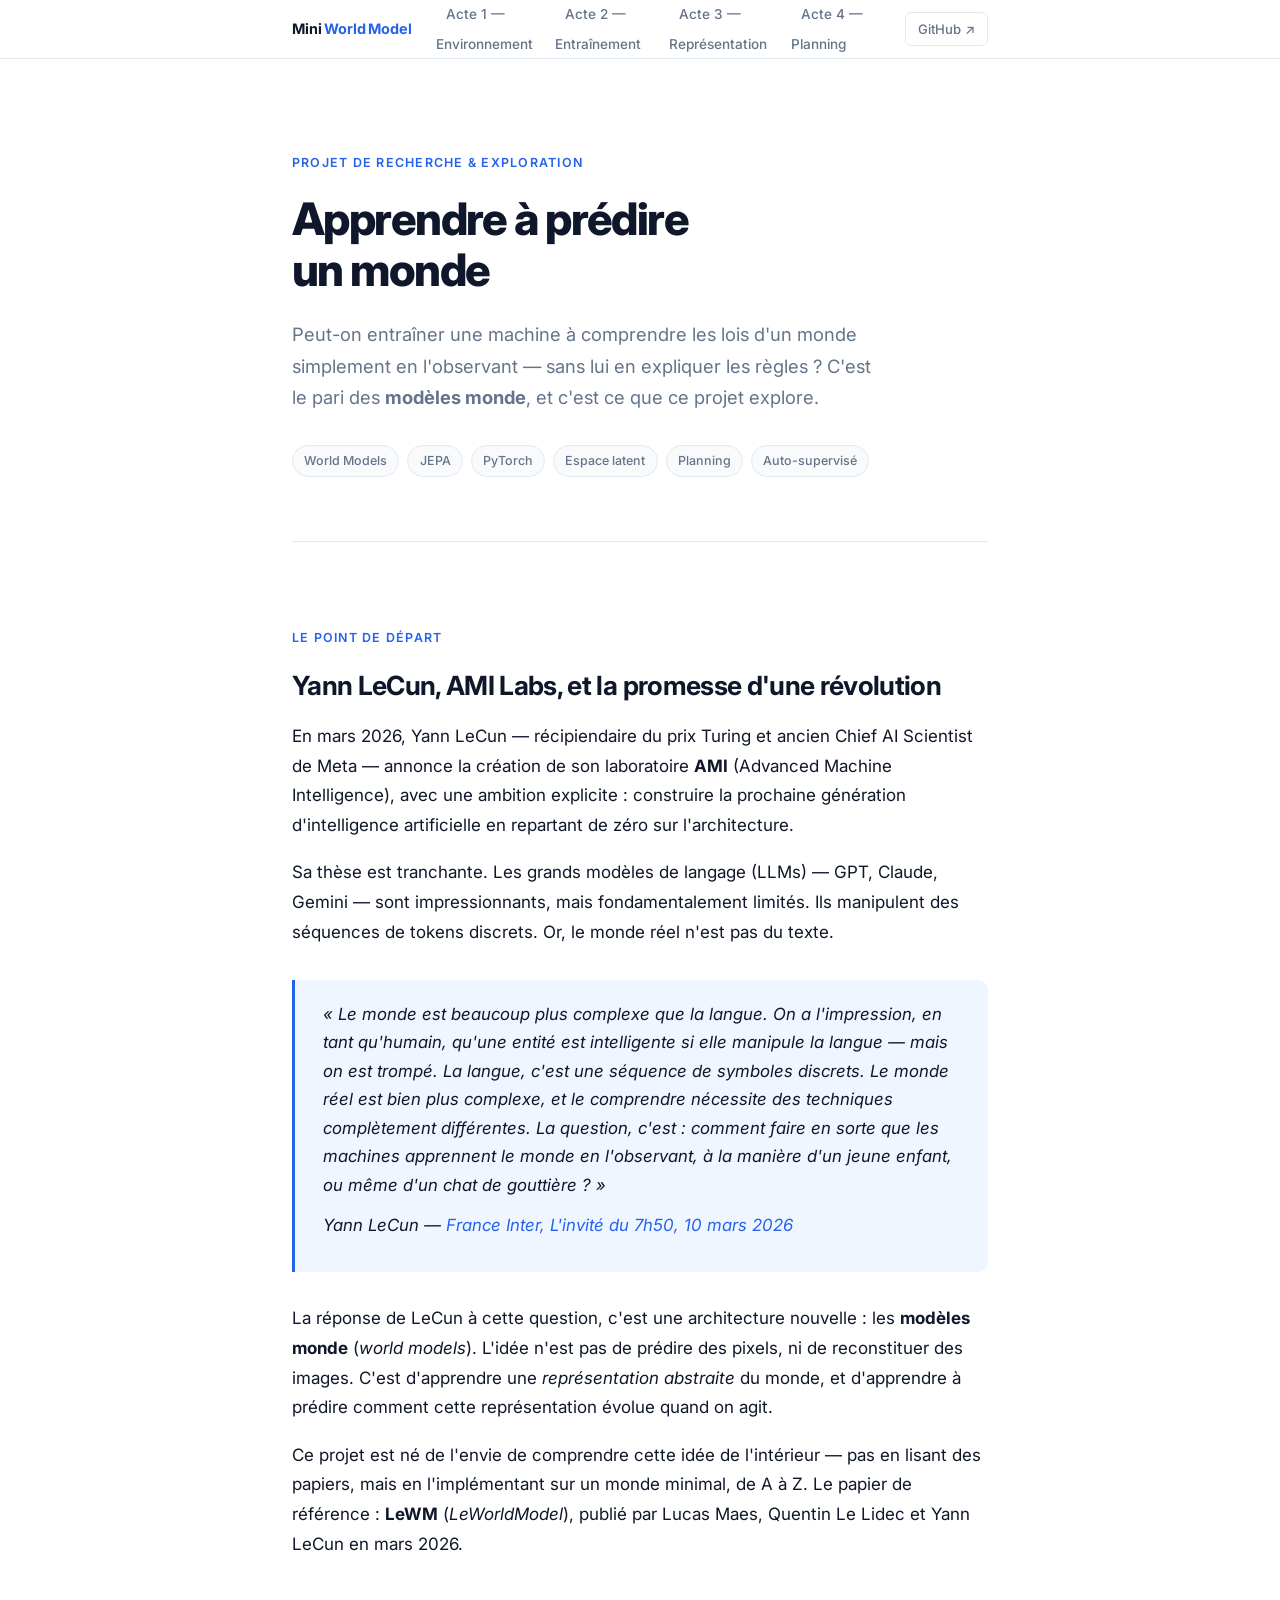
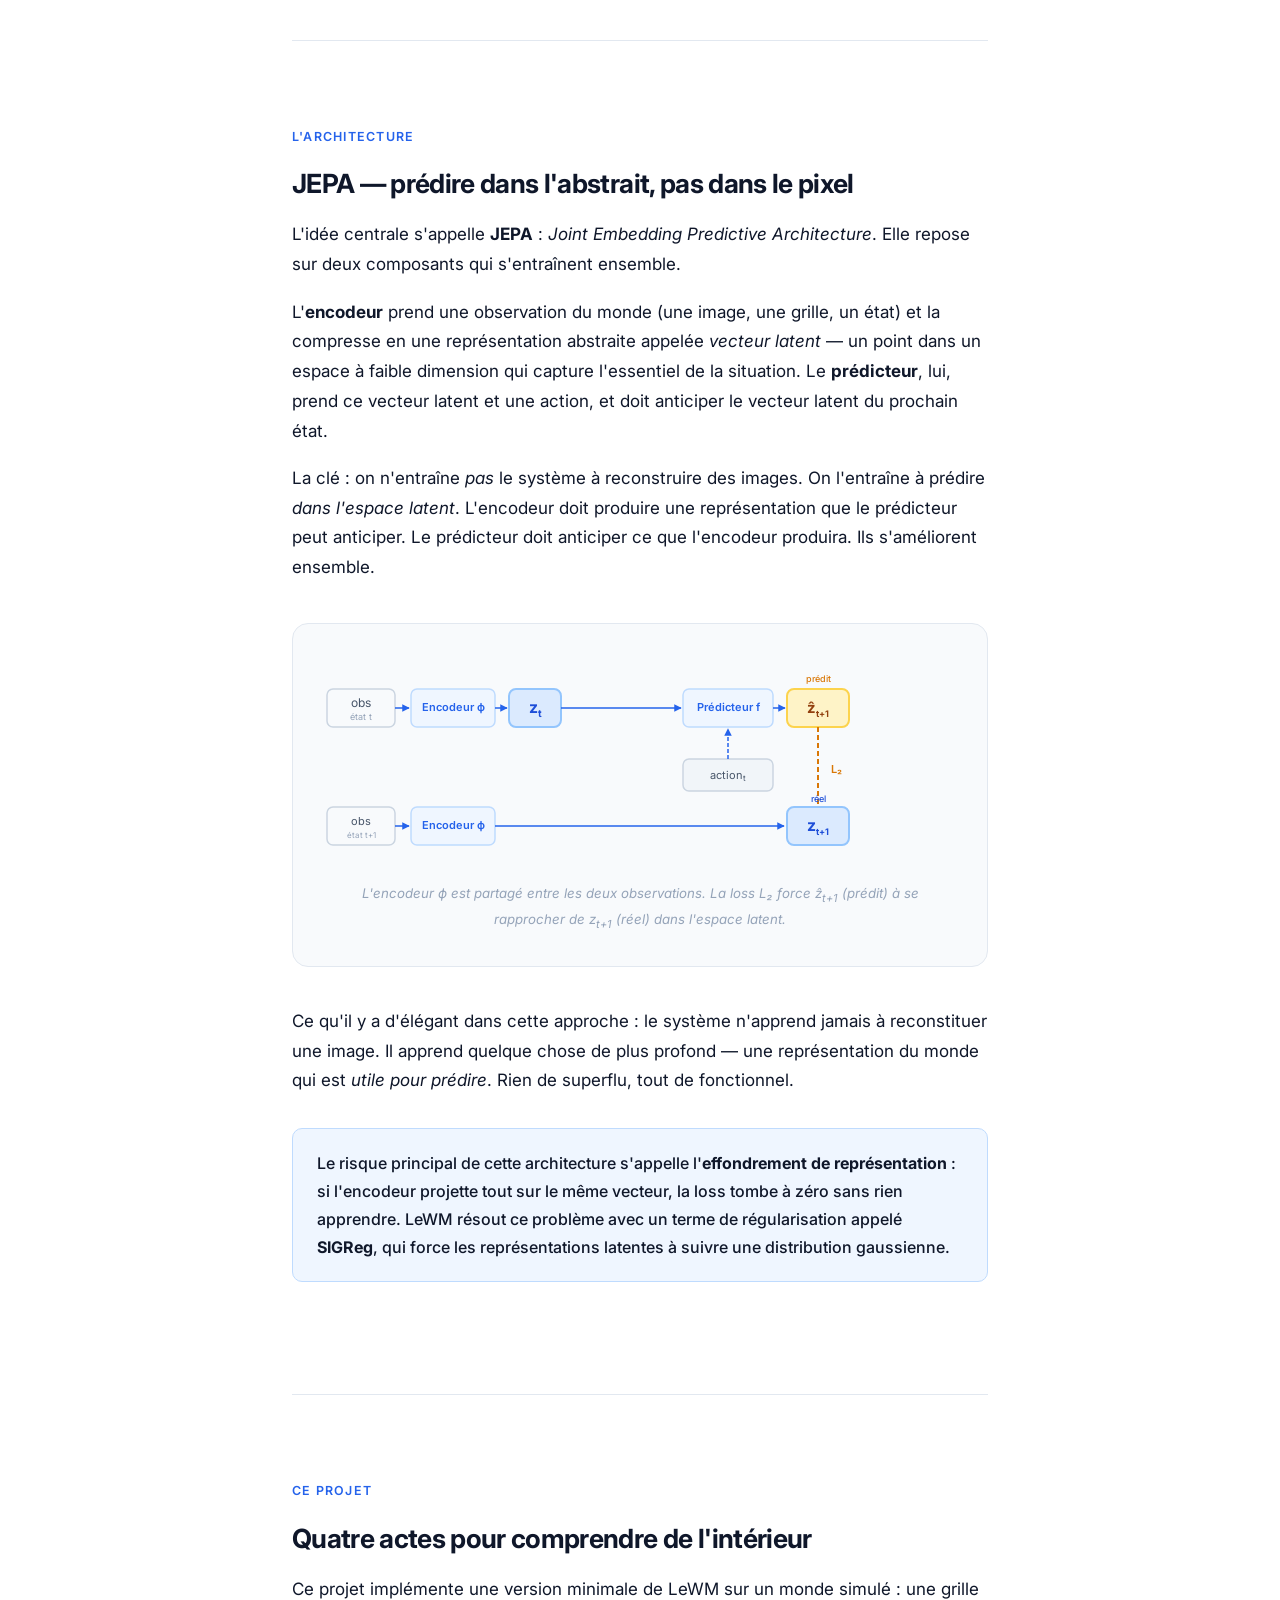
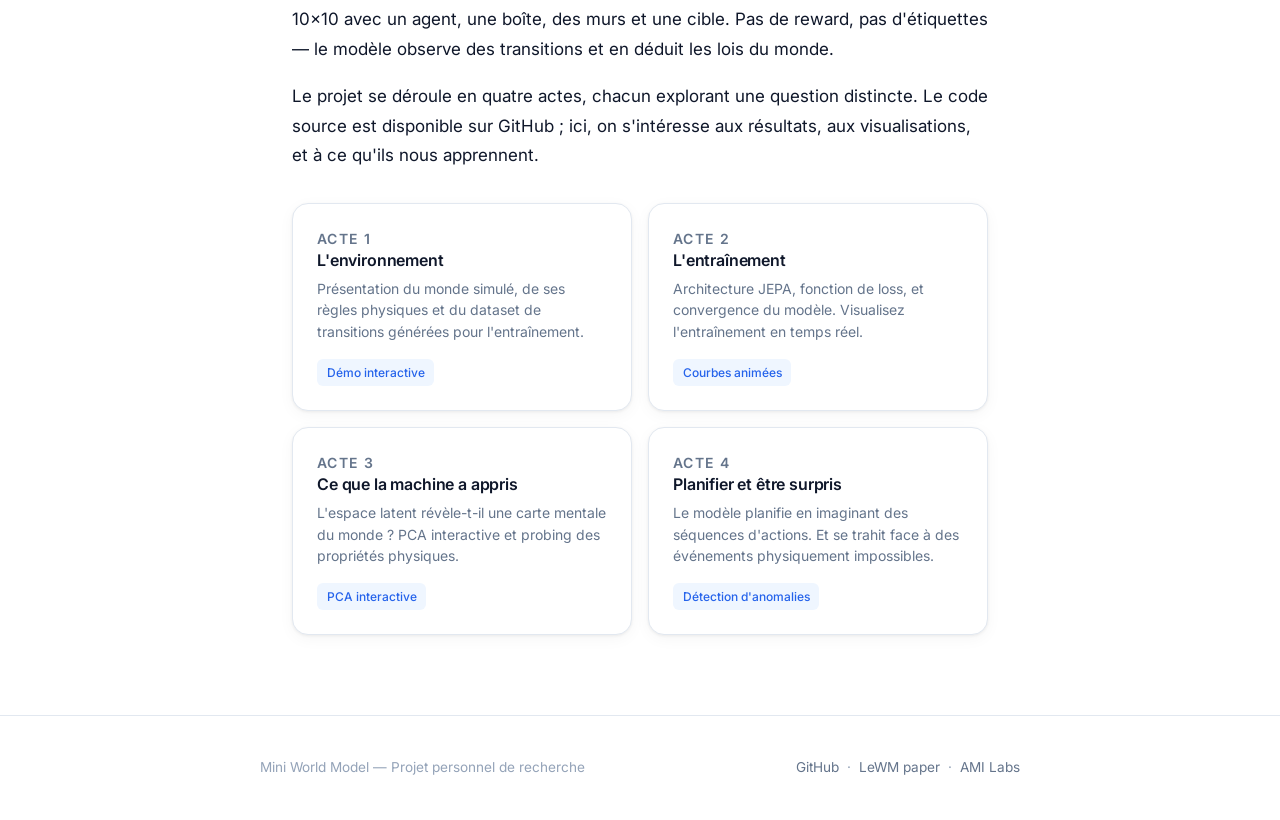
==== site/index.html @ 978a9696 "site: page d'accueil — contexte, diagramme JEPA, navigation - Design lumineux Inter, palette bleu/bl" ====
<!DOCTYPE html>
<html lang="fr">
<head>
  <meta charset="UTF-8" />
  <meta name="viewport" content="width=device-width, initial-scale=1.0" />
  <title>Mini World Model — Apprendre à prédire un monde</title>
  <meta name="description" content="Une exploration des world models et de l'architecture JEPA sur un environnement simulé — de l'entraînement à la planification en passant par l'analyse de l'espace latent." />
  <link rel="preconnect" href="https://fonts.googleapis.com" />
  <link rel="preconnect" href="https://fonts.gstatic.com" crossorigin />
  <link href="https://fonts.googleapis.com/css2?family=Inter:wght@400;500;600;700;800&display=swap" rel="stylesheet" />
  <link rel="stylesheet" href="style.css" />
</head>
<body>

  <!-- ========================
       NAVIGATION
       ======================== -->
  <nav>
    <div class="nav-inner">
      <a href="index.html" class="nav-logo">Mini <span>World Model</span></a>
      <ul class="nav-links">
        <li><a href="acte1.html">Acte 1 — Environnement</a></li>
        <li><a href="acte2.html">Acte 2 — Entraînement</a></li>
        <li><a href="acte3.html">Acte 3 — Représentation</a></li>
        <li><a href="acte4.html">Acte 4 — Planning</a></li>
      </ul>
      <a href="https://github.com/Stabadev/mini-world-model" class="nav-github" target="_blank" rel="noopener">
        GitHub ↗
      </a>
    </div>
  </nav>

  <main>

    <!-- ========================
         HERO
         ======================== -->
    <section class="hero">
      <p class="eyebrow">Projet de recherche &amp; exploration</p>
      <h1>Apprendre à prédire<br>un monde</h1>
      <p class="hero-lead">
        Peut-on entraîner une machine à comprendre les lois d'un monde simplement
        en l'observant — sans lui en expliquer les règles ?
        C'est le pari des <strong>modèles monde</strong>, et c'est ce que ce projet explore.
      </p>
      <div class="hero-tags">
        <span class="tag">World Models</span>
        <span class="tag">JEPA</span>
        <span class="tag">PyTorch</span>
        <span class="tag">Espace latent</span>
        <span class="tag">Planning</span>
        <span class="tag">Auto-supervisé</span>
      </div>
    </section>

    <!-- ========================
         CONTEXTE
         ======================== -->
    <section class="reveal">
      <p class="eyebrow">Le point de départ</p>
      <h2>Yann LeCun, AMI Labs, et la promesse d'une révolution</h2>

      <p>
        En mars 2026, Yann LeCun — récipiendaire du prix Turing et ancien Chief AI Scientist
        de Meta — annonce la création de son laboratoire <strong>AMI</strong>
        (Advanced Machine Intelligence), avec une ambition explicite : construire la
        prochaine génération d'intelligence artificielle en repartant de zéro sur l'architecture.
      </p>

      <p>
        Sa thèse est tranchante. Les grands modèles de langage (LLMs) — GPT, Claude,
        Gemini — sont impressionnants, mais fondamentalement limités.
        Ils manipulent des séquences de tokens discrets.
        Or, le monde réel n'est pas du texte.
      </p>

      <div class="quote-block">
        <p>
          « Le monde est beaucoup plus complexe que la langue. On a l'impression,
          en tant qu'humain, qu'une entité est intelligente si elle manipule la langue —
          mais on est trompé. La langue, c'est une séquence de symboles discrets.
          Le monde réel est bien plus complexe, et le comprendre nécessite des techniques
          complètement différentes. La question, c'est : comment faire en sorte que les machines
          apprennent le monde en l'observant, à la manière d'un jeune enfant, ou même
          d'un chat de gouttière ? »
        </p>
        <p class="quote-source">
          Yann LeCun — <a href="https://www.radiofrance.fr/franceinter/podcasts/l-invite-de-7h50/l-invite-de-7h50-du-mardi-10-mars-2026-6860645" target="_blank" rel="noopener">France Inter, L'invité du 7h50, 10 mars 2026</a>
        </p>
      </div>

      <p>
        La réponse de LeCun à cette question, c'est une architecture nouvelle : les
        <strong>modèles monde</strong> (<em>world models</em>). L'idée n'est pas de
        prédire des pixels, ni de reconstituer des images. C'est d'apprendre une
        <em>représentation abstraite</em> du monde, et d'apprendre à prédire
        comment cette représentation évolue quand on agit.
      </p>

      <p>
        Ce projet est né de l'envie de comprendre cette idée de l'intérieur — pas en lisant
        des papiers, mais en l'implémentant sur un monde minimal, de A à Z.
        Le papier de référence : <strong>LeWM</strong> (<em>LeWorldModel</em>),
        publié par Lucas Maes, Quentin Le Lidec et Yann LeCun en mars 2026.
      </p>
    </section>

    <!-- ========================
         L'IDÉE : JEPA
         ======================== -->
    <section class="reveal">
      <p class="eyebrow">L'architecture</p>
      <h2>JEPA — prédire dans l'abstrait, pas dans le pixel</h2>

      <p>
        L'idée centrale s'appelle <strong>JEPA</strong> : <em>Joint Embedding Predictive Architecture</em>.
        Elle repose sur deux composants qui s'entraînent ensemble.
      </p>

      <p>
        L'<strong>encodeur</strong> prend une observation du monde (une image, une grille, un état)
        et la compresse en une représentation abstraite appelée <em>vecteur latent</em> — un
        point dans un espace à faible dimension qui capture l'essentiel de la situation.
        Le <strong>prédicteur</strong>, lui, prend ce vecteur latent et une action, et doit
        anticiper le vecteur latent du prochain état.
      </p>

      <p>
        La clé : on n'entraîne <em>pas</em> le système à reconstruire des images.
        On l'entraîne à prédire <em>dans l'espace latent</em>.
        L'encodeur doit produire une représentation que le prédicteur peut anticiper.
        Le prédicteur doit anticiper ce que l'encodeur produira.
        Ils s'améliorent ensemble.
      </p>

      <!-- Diagram -->
      <div class="diagram-card">
        <svg width="560" height="210" viewBox="0 0 560 210" xmlns="http://www.w3.org/2000/svg"
             style="max-width:100%;font-family:Inter,sans-serif;">
          <defs>
            <marker id="arr" viewBox="0 0 10 10" refX="9" refY="5"
                    markerWidth="5" markerHeight="5" orient="auto">
              <path d="M0,0 L10,5 L0,10 Z" fill="#2563EB"/>
            </marker>
            <marker id="arr-amber" viewBox="0 0 10 10" refX="9" refY="5"
                    markerWidth="5" markerHeight="5" orient="auto">
              <path d="M0,0 L10,5 L0,10 Z" fill="#D97706"/>
            </marker>
            <marker id="arr-amber-up" viewBox="0 0 10 10" refX="9" refY="5"
                    markerWidth="5" markerHeight="5" orient="auto-start-reverse">
              <path d="M0,0 L10,5 L0,10 Z" fill="#2563EB"/>
            </marker>
          </defs>

          <!-- ── TOP ROW (y_center = 52) ── -->

          <!-- obs_t -->
          <rect x="2" y="33" width="68" height="38" rx="6" fill="#F8FAFC" stroke="#CBD5E1" stroke-width="1.5"/>
          <text x="36" y="51" text-anchor="middle" font-size="12" fill="#475569">obs</text>
          <text x="36" y="64" text-anchor="middle" font-size="9" fill="#94A3B8">état t</text>

          <!-- obs_t → Encoder -->
          <line x1="70" y1="52" x2="84" y2="52" stroke="#2563EB" stroke-width="1.5" marker-end="url(#arr)"/>

          <!-- Encoder top -->
          <rect x="86" y="33" width="84" height="38" rx="6" fill="#EFF6FF" stroke="#BFDBFE" stroke-width="1.5"/>
          <text x="128" y="55" text-anchor="middle" font-size="11" font-weight="600" fill="#2563EB">Encodeur ϕ</text>

          <!-- Encoder → z_t -->
          <line x1="170" y1="52" x2="182" y2="52" stroke="#2563EB" stroke-width="1.5" marker-end="url(#arr)"/>

          <!-- z_t (latent) -->
          <rect x="184" y="33" width="52" height="38" rx="7" fill="#DBEAFE" stroke="#93C5FD" stroke-width="2"/>
          <text x="210" y="57" text-anchor="middle" font-size="16" font-weight="700" fill="#1D4ED8">z<tspan font-size="10" dy="4">t</tspan></text>

          <!-- z_t → Predictor (long arrow) -->
          <line x1="236" y1="52" x2="356" y2="52" stroke="#2563EB" stroke-width="1.5" marker-end="url(#arr)"/>

          <!-- Predictor -->
          <rect x="358" y="33" width="90" height="38" rx="6" fill="#EFF6FF" stroke="#BFDBFE" stroke-width="1.5"/>
          <text x="403" y="55" text-anchor="middle" font-size="11" font-weight="600" fill="#2563EB">Prédicteur f</text>

          <!-- Predictor → z_hat -->
          <line x1="448" y1="52" x2="460" y2="52" stroke="#2563EB" stroke-width="1.5" marker-end="url(#arr)"/>

          <!-- z_hat (predicted) -->
          <rect x="462" y="33" width="62" height="38" rx="7" fill="#FEF3C7" stroke="#FCD34D" stroke-width="2"/>
          <text x="493" y="57" text-anchor="middle" font-size="15" font-weight="700" fill="#92400E">ẑ<tspan font-size="9" dy="4">t+1</tspan></text>

          <!-- ── ACTION (middle) ── -->
          <rect x="358" y="103" width="90" height="32" rx="6" fill="#F1F5F9" stroke="#CBD5E1" stroke-width="1.5"/>
          <text x="403" y="123" text-anchor="middle" font-size="11" fill="#475569">action<tspan font-size="8" dy="2">t</tspan></text>

          <!-- action ↑ → Predictor -->
          <line x1="403" y1="103" x2="403" y2="73" stroke="#2563EB" stroke-width="1.5" stroke-dasharray="4,2" marker-end="url(#arr)"/>

          <!-- ── MSE vertical ── -->
          <line x1="493" y1="71" x2="493" y2="153" stroke="#D97706" stroke-width="2" stroke-dasharray="5,3"/>
          <text x="506" y="117" font-size="11" font-weight="600" fill="#D97706">L₂</text>

          <!-- ── BOTTOM ROW (y_center = 170) ── -->

          <!-- obs_{t+1} -->
          <rect x="2" y="151" width="68" height="38" rx="6" fill="#F8FAFC" stroke="#CBD5E1" stroke-width="1.5"/>
          <text x="36" y="169" text-anchor="middle" font-size="11" fill="#475569">obs</text>
          <text x="36" y="182" text-anchor="middle" font-size="8" fill="#94A3B8">état t+1</text>

          <!-- obs_{t+1} → Encoder -->
          <line x1="70" y1="170" x2="84" y2="170" stroke="#2563EB" stroke-width="1.5" marker-end="url(#arr)"/>

          <!-- Encoder bottom (same weights ϕ) -->
          <rect x="86" y="151" width="84" height="38" rx="6" fill="#EFF6FF" stroke="#BFDBFE" stroke-width="1.5"/>
          <text x="128" y="173" text-anchor="middle" font-size="11" font-weight="600" fill="#2563EB">Encodeur ϕ</text>

          <!-- long arrow Encoder → z_{t+1} (aligned with z_hat) -->
          <line x1="170" y1="170" x2="459" y2="170" stroke="#2563EB" stroke-width="1.5" marker-end="url(#arr)"/>

          <!-- z_{t+1} (real) -->
          <rect x="462" y="151" width="62" height="38" rx="7" fill="#DBEAFE" stroke="#93C5FD" stroke-width="2"/>
          <text x="493" y="175" text-anchor="middle" font-size="16" font-weight="700" fill="#1D4ED8">z<tspan font-size="9" dy="4">t+1</tspan></text>

          <!-- Labels top-right -->
          <text x="493" y="26" text-anchor="middle" font-size="9" font-weight="500" fill="#D97706">prédit</text>
          <text x="493" y="146" text-anchor="middle" font-size="9" font-weight="500" fill="#1D4ED8">réel</text>
        </svg>
        <p class="diagram-caption">
          L'encodeur ϕ est partagé entre les deux observations.
          La loss L₂ force ẑ<sub>t+1</sub> (prédit) à se rapprocher de z<sub>t+1</sub> (réel) dans l'espace latent.
        </p>
      </div>

      <p>
        Ce qu'il y a d'élégant dans cette approche : le système n'apprend jamais à reconstituer
        une image. Il apprend quelque chose de plus profond — une représentation du monde
        qui est <em>utile pour prédire</em>. Rien de superflu, tout de fonctionnel.
      </p>

      <div class="insight-box">
        <p>
          Le risque principal de cette architecture s'appelle l'<strong>effondrement de représentation</strong> :
          si l'encodeur projette tout sur le même vecteur, la loss tombe à zéro sans rien apprendre.
          LeWM résout ce problème avec un terme de régularisation appelé <strong>SIGReg</strong>,
          qui force les représentations latentes à suivre une distribution gaussienne.
        </p>
      </div>
    </section>

    <!-- ========================
         CE PROJET
         ======================== -->
    <section class="reveal">
      <p class="eyebrow">Ce projet</p>
      <h2>Quatre actes pour comprendre de l'intérieur</h2>

      <p>
        Ce projet implémente une version minimale de LeWM sur un monde simulé :
        une grille 10×10 avec un agent, une boîte, des murs et une cible.
        Pas de reward, pas d'étiquettes — le modèle observe des transitions et en déduit
        les lois du monde.
      </p>

      <p>
        Le projet se déroule en quatre actes, chacun explorant une question distincte.
        Le code source est disponible sur GitHub ; ici, on s'intéresse aux résultats,
        aux visualisations, et à ce qu'ils nous apprennent.
      </p>

      <div class="acts-grid">

        <a href="acte1.html" class="act-card">
          <p class="act-number">Acte 1</p>
          <h3>L'environnement</h3>
          <p>
            Présentation du monde simulé, de ses règles physiques et du dataset
            de transitions générées pour l'entraînement.
          </p>
          <span class="act-badge">Démo interactive</span>
        </a>

        <a href="acte2.html" class="act-card">
          <p class="act-number">Acte 2</p>
          <h3>L'entraînement</h3>
          <p>
            Architecture JEPA, fonction de loss, et convergence du modèle.
            Visualisez l'entraînement en temps réel.
          </p>
          <span class="act-badge">Courbes animées</span>
        </a>

        <a href="acte3.html" class="act-card">
          <p class="act-number">Acte 3</p>
          <h3>Ce que la machine a appris</h3>
          <p>
            L'espace latent révèle-t-il une carte mentale du monde ?
            PCA interactive et probing des propriétés physiques.
          </p>
          <span class="act-badge">PCA interactive</span>
        </a>

        <a href="acte4.html" class="act-card">
          <p class="act-number">Acte 4</p>
          <h3>Planifier et être surpris</h3>
          <p>
            Le modèle planifie en imaginant des séquences d'actions.
            Et se trahit face à des événements physiquement impossibles.
          </p>
          <span class="act-badge">Détection d'anomalies</span>
        </a>

      </div>
    </section>

  </main>

  <!-- ========================
       FOOTER
       ======================== -->
  <footer>
    <div class="footer-inner">
      <span>Mini World Model — Projet personnel de recherche</span>
      <span>
        <a href="https://github.com/Stabadev/mini-world-model" target="_blank" rel="noopener">GitHub</a>
        &nbsp;·&nbsp;
        <a href="research/references/leWorldModel.pdf" target="_blank">LeWM paper</a>
        &nbsp;·&nbsp;
        <a href="https://ami-lab.org" target="_blank" rel="noopener">AMI Labs</a>
      </span>
    </div>
  </footer>

  <script>
    // Reveal on scroll
    const observer = new IntersectionObserver((entries) => {
      entries.forEach(e => {
        if (e.isIntersecting) {
          e.target.classList.add('visible');
          observer.unobserve(e.target);
        }
      });
    }, { threshold: 0.1 });

    document.querySelectorAll('.reveal').forEach(el => observer.observe(el));
  </script>

</body>
</html>
---- site/style.css ----
/* ===========================
   DESIGN SYSTEM
   =========================== */
:root {
  --bg:           #ffffff;
  --bg-soft:      #F8FAFC;
  --bg-blue:      #EFF6FF;
  --text:         #0F172A;
  --text-muted:   #64748B;
  --text-light:   #94A3B8;
  --accent:       #2563EB;
  --accent-mid:   #BFDBFE;
  --accent-light: #EFF6FF;
  --amber:        #D97706;
  --border:       #E2E8F0;
  --radius:       10px;
  --radius-lg:    16px;
  --max-w:        760px;
  --shadow:       0 1px 3px rgba(0,0,0,0.06), 0 4px 16px rgba(0,0,0,0.04);
}

/* ===========================
   RESET & BASE
   =========================== */
*, *::before, *::after { box-sizing: border-box; margin: 0; padding: 0; }

html { scroll-behavior: smooth; }

body {
  font-family: 'Inter', -apple-system, BlinkMacSystemFont, sans-serif;
  background: var(--bg);
  color: var(--text);
  line-height: 1.75;
  font-size: 17px;
  -webkit-font-smoothing: antialiased;
}

/* ===========================
   NAVIGATION
   =========================== */
nav {
  position: sticky;
  top: 0;
  z-index: 100;
  background: rgba(255, 255, 255, 0.88);
  backdrop-filter: blur(16px);
  -webkit-backdrop-filter: blur(16px);
  border-bottom: 1px solid var(--border);
}

.nav-inner {
  max-width: var(--max-w);
  margin: 0 auto;
  padding: 0 2rem;
  height: 58px;
  display: flex;
  align-items: center;
  justify-content: space-between;
  gap: 1.5rem;
}

.nav-logo {
  font-size: 0.9rem;
  font-weight: 700;
  color: var(--text);
  text-decoration: none;
  letter-spacing: -0.01em;
  white-space: nowrap;
}

.nav-logo span { color: var(--accent); }

.nav-links {
  display: flex;
  list-style: none;
  gap: 0.25rem;
}

.nav-links a {
  font-size: 0.85rem;
  font-weight: 500;
  color: var(--text-muted);
  text-decoration: none;
  padding: 0.3rem 0.65rem;
  border-radius: 6px;
  transition: color 0.15s, background 0.15s;
}

.nav-links a:hover {
  color: var(--accent);
  background: var(--accent-light);
}

.nav-links a.active {
  color: var(--accent);
  background: var(--accent-light);
}

.nav-github {
  font-size: 0.82rem;
  font-weight: 500;
  color: var(--text-muted);
  text-decoration: none;
  border: 1px solid var(--border);
  padding: 0.3rem 0.75rem;
  border-radius: 6px;
  white-space: nowrap;
  transition: border-color 0.15s, color 0.15s;
}

.nav-github:hover {
  border-color: var(--accent);
  color: var(--accent);
}

/* ===========================
   LAYOUT
   =========================== */
main {
  max-width: var(--max-w);
  margin: 0 auto;
  padding: 0 2rem;
}

section {
  padding: 5rem 0;
}

section + section {
  border-top: 1px solid var(--border);
}

/* ===========================
   TYPOGRAPHY
   =========================== */
h1 {
  font-size: 2.8rem;
  font-weight: 800;
  line-height: 1.15;
  letter-spacing: -0.035em;
  color: var(--text);
}

h2 {
  font-size: 1.65rem;
  font-weight: 700;
  letter-spacing: -0.025em;
  line-height: 1.25;
  margin-bottom: 1.25rem;
}

h3 {
  font-size: 1.05rem;
  font-weight: 600;
  letter-spacing: -0.01em;
  line-height: 1.3;
}

p {
  margin-bottom: 1.1rem;
  color: var(--text);
}

p:last-child { margin-bottom: 0; }

a { color: var(--accent); }

.text-muted { color: var(--text-muted); }

.eyebrow {
  display: inline-block;
  font-size: 0.78rem;
  font-weight: 600;
  letter-spacing: 0.1em;
  text-transform: uppercase;
  color: var(--accent);
  margin-bottom: 1.25rem;
}

/* ===========================
   HERO
   =========================== */
.hero {
  padding: 5.5rem 0 4rem;
  border: none;
}

.hero h1 {
  margin-bottom: 1.4rem;
  max-width: 640px;
}

.hero-lead {
  font-size: 1.15rem;
  line-height: 1.7;
  color: var(--text-muted);
  max-width: 580px;
  margin-bottom: 2rem;
}

.hero-tags {
  display: flex;
  flex-wrap: wrap;
  gap: 0.5rem;
}

.tag {
  display: inline-block;
  font-size: 0.78rem;
  font-weight: 500;
  padding: 0.25rem 0.7rem;
  border-radius: 100px;
  border: 1px solid var(--border);
  color: var(--text-muted);
  background: var(--bg-soft);
}

/* ===========================
   QUOTE
   =========================== */
.quote-block {
  position: relative;
  border-left: 3px solid var(--accent);
  padding: 1.25rem 1.5rem 1.25rem 1.75rem;
  background: var(--accent-light);
  border-radius: 0 var(--radius) var(--radius) 0;
  margin: 2rem 0;
}

.quote-block p {
  font-size: 1.05rem;
  font-style: italic;
  line-height: 1.7;
  color: var(--text);
  margin-bottom: 0.75rem;
}

.quote-source {
  font-size: 0.82rem;
  font-style: normal;
  color: var(--text-muted);
}

.quote-source a {
  color: var(--accent);
  text-decoration: none;
}

/* ===========================
   DIAGRAM
   =========================== */
.diagram-card {
  background: var(--bg-soft);
  border: 1px solid var(--border);
  border-radius: var(--radius-lg);
  padding: 2rem;
  margin: 2.5rem 0;
  overflow-x: auto;
}

.diagram-card svg {
  display: block;
  max-width: 100%;
}

.diagram-caption {
  font-size: 0.83rem;
  color: var(--text-light);
  text-align: center;
  margin-top: 1rem;
  font-style: italic;
}

/* ===========================
   HIGHLIGHT BOX
   =========================== */
.insight-box {
  background: var(--accent-light);
  border: 1px solid var(--accent-mid);
  border-radius: var(--radius);
  padding: 1.25rem 1.5rem;
  margin: 2rem 0;
}

.insight-box p {
  font-size: 1rem;
  font-weight: 500;
  color: var(--text);
  margin: 0;
}

/* ===========================
   ACT CARDS
   =========================== */
.acts-grid {
  display: grid;
  grid-template-columns: repeat(2, 1fr);
  gap: 1rem;
  margin-top: 2rem;
}

.act-card {
  display: flex;
  flex-direction: column;
  padding: 1.5rem;
  background: var(--bg);
  border: 1px solid var(--border);
  border-radius: var(--radius-lg);
  text-decoration: none;
  color: var(--text);
  transition: border-color 0.2s, box-shadow 0.2s, transform 0.18s;
  box-shadow: var(--shadow);
}

.act-card:hover {
  border-color: var(--accent);
  box-shadow: 0 4px 24px rgba(37, 99, 235, 0.1);
  transform: translateY(-2px);
}

.act-number {
  font-size: 0.72rem;
  font-weight: 600;
  letter-spacing: 0.1em;
  text-transform: uppercase;
  color: var(--accent);
  margin-bottom: 0.6rem;
}

.act-card h3 {
  font-size: 1rem;
  margin-bottom: 0.45rem;
  color: var(--text);
}

.act-card p {
  font-size: 0.875rem;
  color: var(--text-muted);
  line-height: 1.55;
  margin: 0;
  flex: 1;
}

.act-badge {
  display: inline-block;
  margin-top: 1rem;
  font-size: 0.75rem;
  font-weight: 500;
  color: var(--accent);
  padding: 0.2rem 0.6rem;
  background: var(--accent-light);
  border-radius: 6px;
  align-self: flex-start;
}

/* ===========================
   FOOTER
   =========================== */
footer {
  border-top: 1px solid var(--border);
  padding: 2.5rem 2rem;
  text-align: center;
  font-size: 0.85rem;
  color: var(--text-light);
}

footer a {
  color: var(--text-muted);
  text-decoration: none;
  transition: color 0.15s;
}

footer a:hover { color: var(--accent); }

.footer-inner {
  max-width: var(--max-w);
  margin: 0 auto;
  display: flex;
  justify-content: space-between;
  align-items: center;
  flex-wrap: wrap;
  gap: 1rem;
}

/* ===========================
   ANIMATIONS
   =========================== */
@keyframes fadeUp {
  from { opacity: 0; transform: translateY(18px); }
  to   { opacity: 1; transform: translateY(0); }
}

.hero h1       { animation: fadeUp 0.55s ease both; }
.hero-lead     { animation: fadeUp 0.55s 0.1s ease both; }
.hero-tags     { animation: fadeUp 0.55s 0.18s ease both; }

.reveal {
  opacity: 0;
  transform: translateY(14px);
  transition: opacity 0.5s ease, transform 0.5s ease;
}
.reveal.visible {
  opacity: 1;
  transform: none;
}

/* ===========================
   RESPONSIVE
   =========================== */
@media (max-width: 640px) {
  h1 { font-size: 2rem; }
  h2 { font-size: 1.35rem; }

  .hero { padding: 3.5rem 0 2.5rem; }
  section { padding: 3.5rem 0; }

  .acts-grid { grid-template-columns: 1fr; }

  .nav-links { display: none; }

  .footer-inner {
    flex-direction: column;
    text-align: center;
  }
}
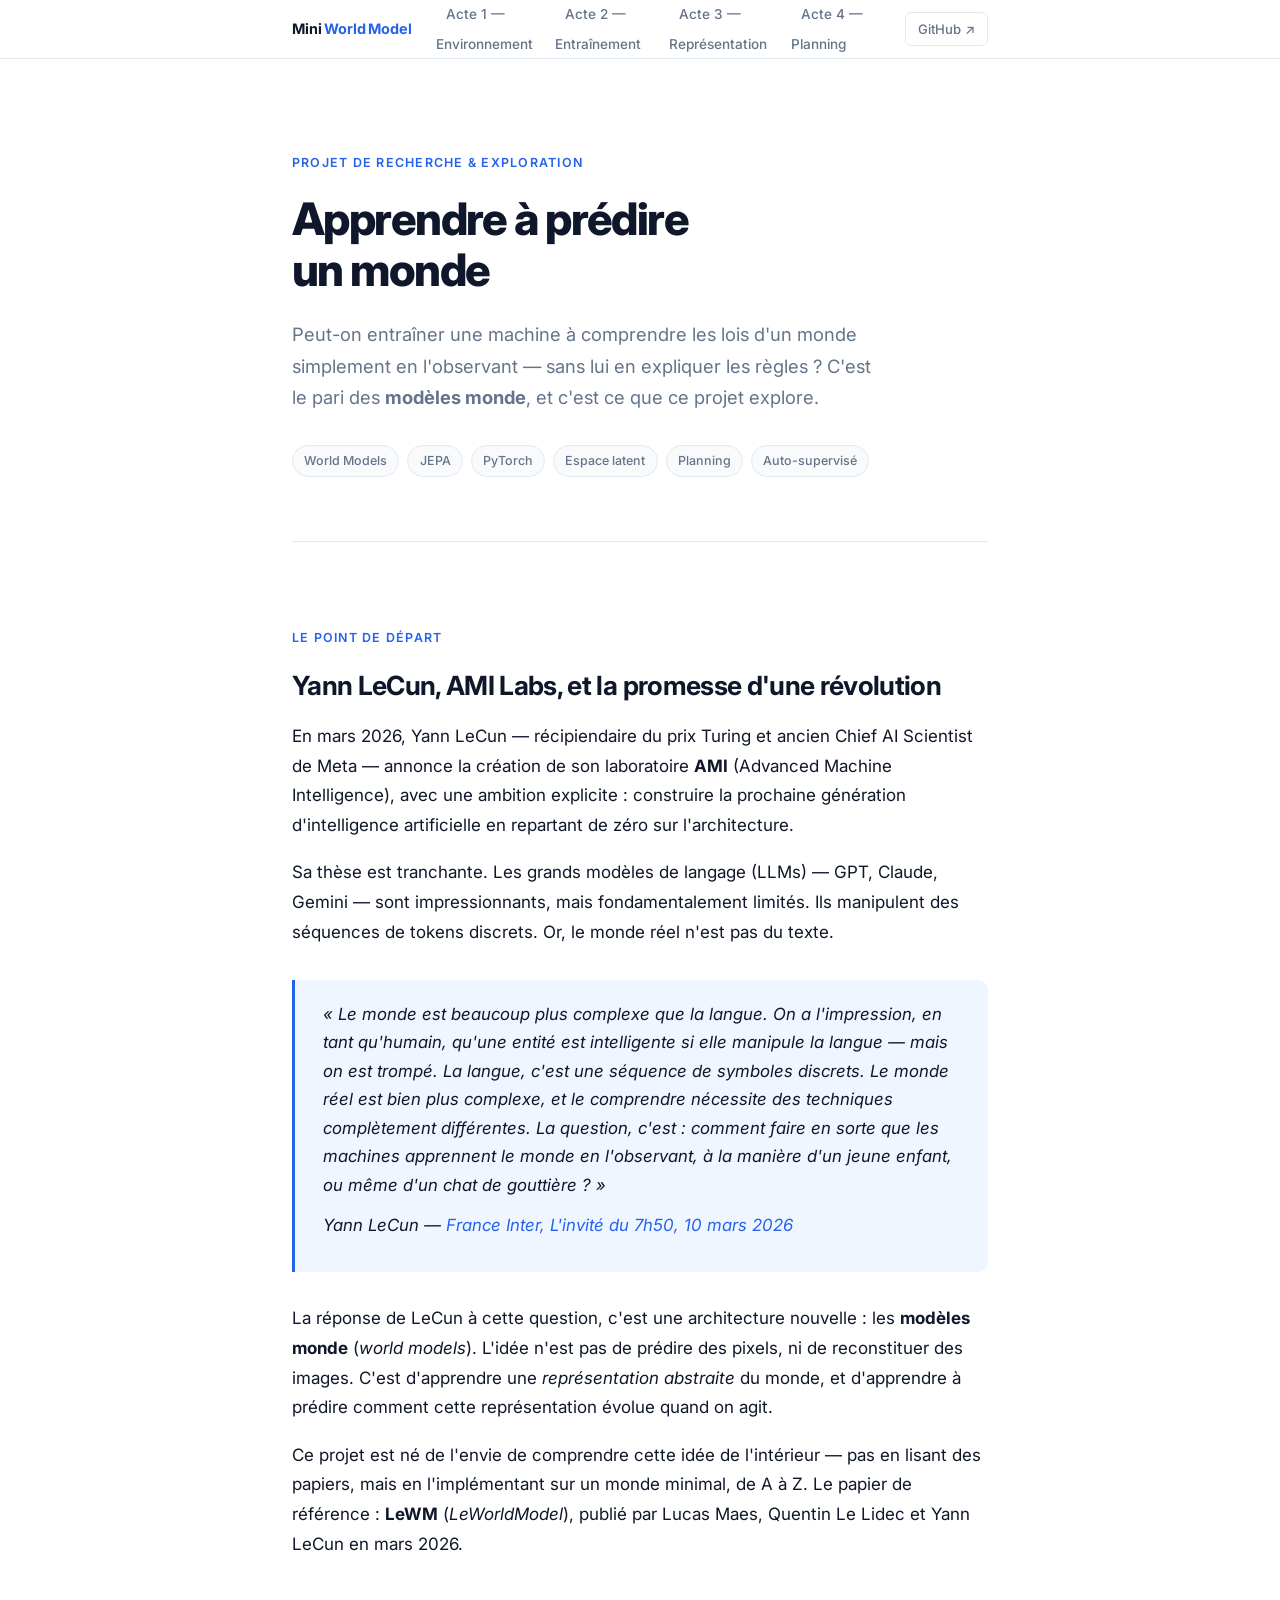
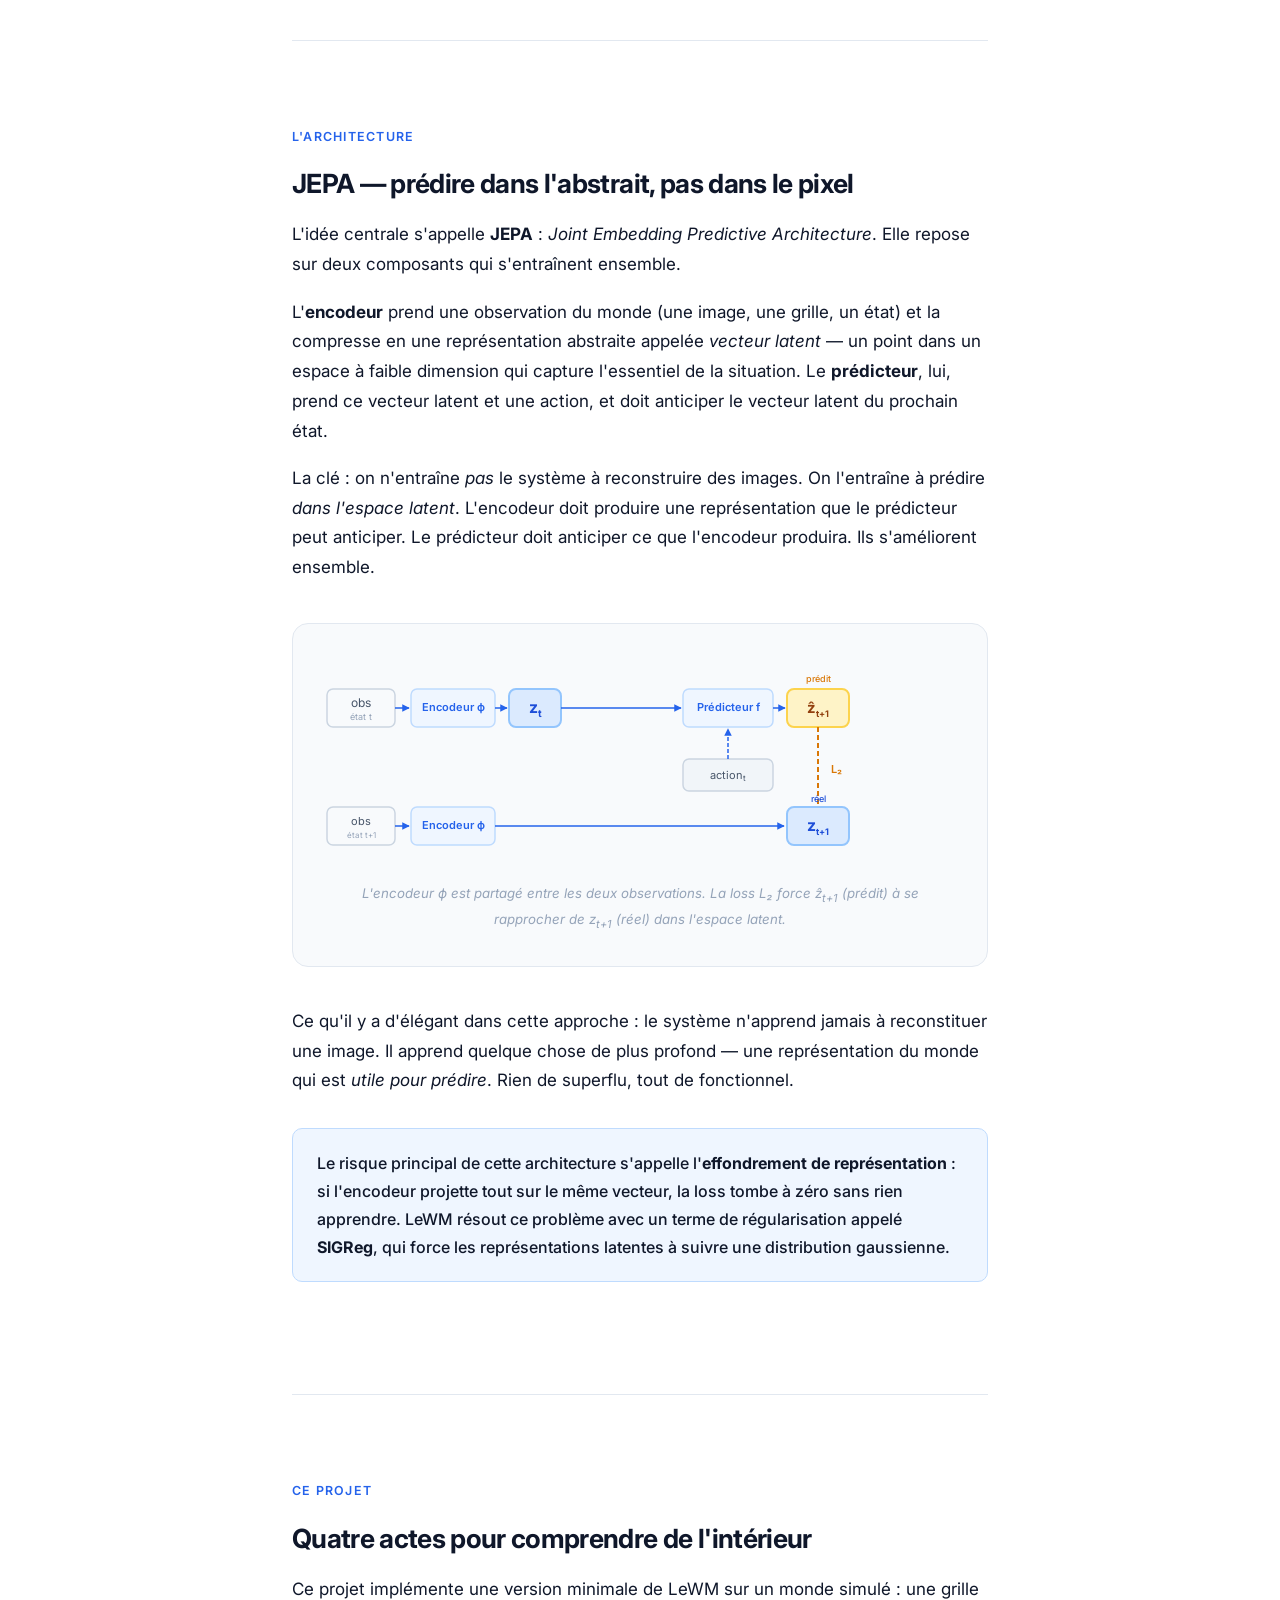
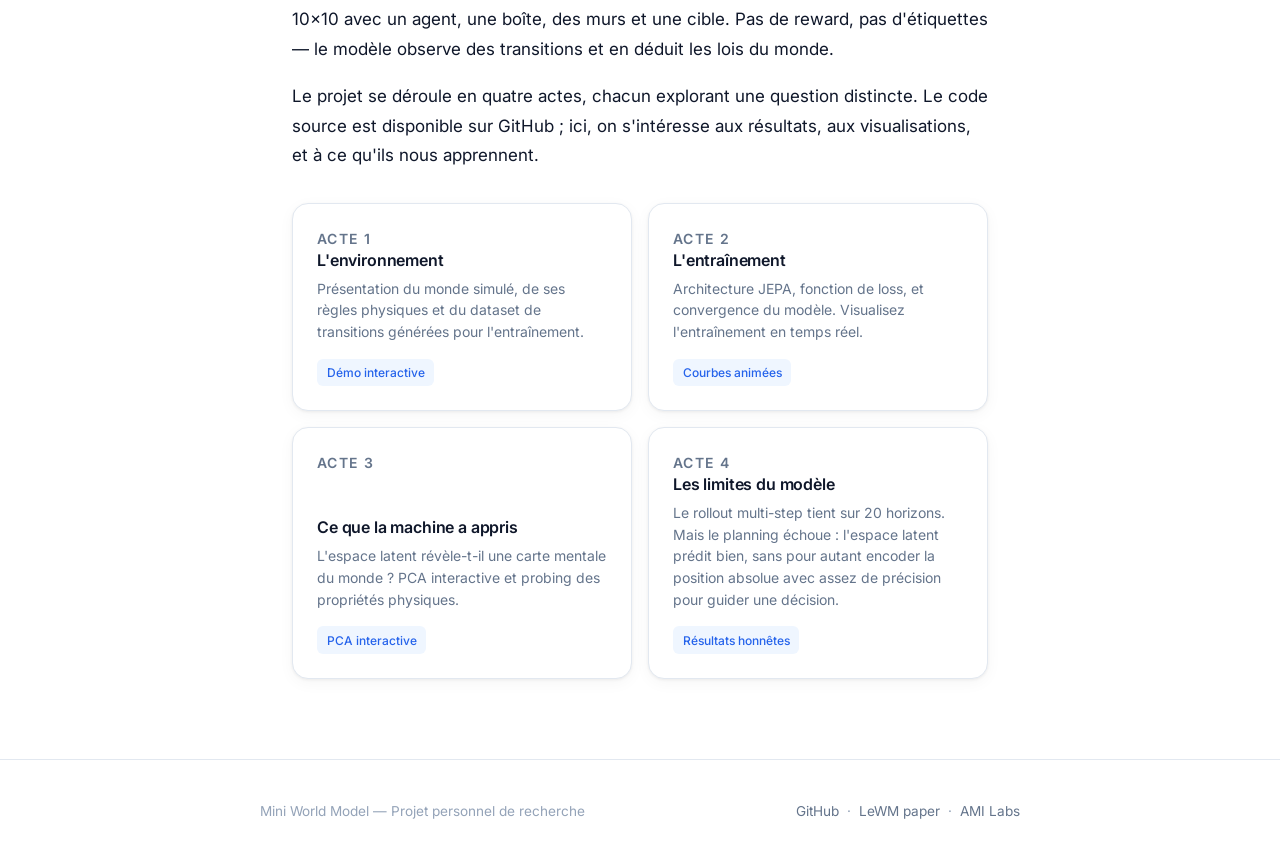
==== commit 58790f44: "site: acte 4 — description honnête des résultats Co-Authored-By: Claude Sonnet 4.6 <noreply@anthropi" ====
--- a/site/index.html
+++ b/site/index.html
@@ -299,12 +299,13 @@
 
         <a href="acte4.html" class="act-card">
           <p class="act-number">Acte 4</p>
-          <h3>Planifier et être surpris</h3>
+          <h3>Les limites du modèle</h3>
           <p>
-            Le modèle planifie en imaginant des séquences d'actions.
-            Et se trahit face à des événements physiquement impossibles.
+            Le rollout multi-step tient sur 20 horizons. Mais le planning échoue :
+            l'espace latent prédit bien, sans pour autant encoder la position absolue
+            avec assez de précision pour guider une décision.
           </p>
-          <span class="act-badge">Détection d'anomalies</span>
+          <span class="act-badge">Résultats honnêtes</span>
         </a>
 
       </div>
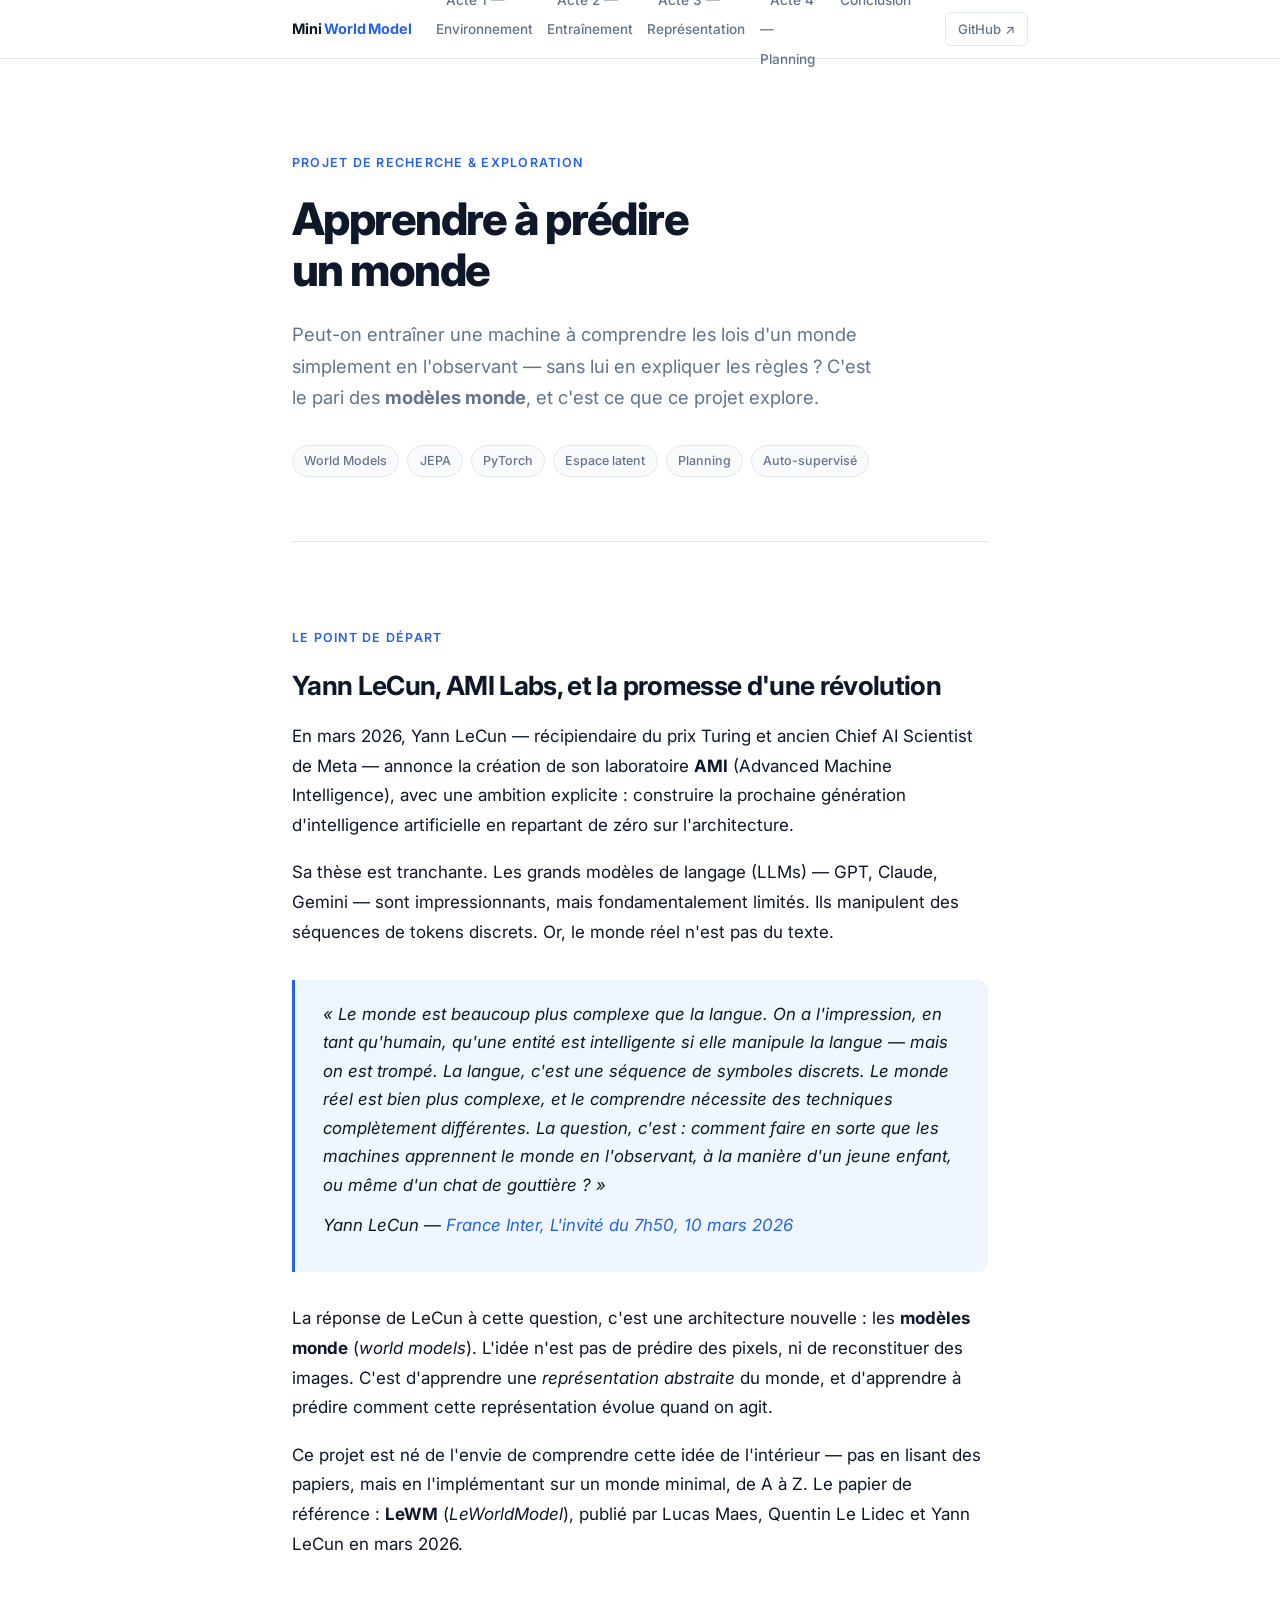
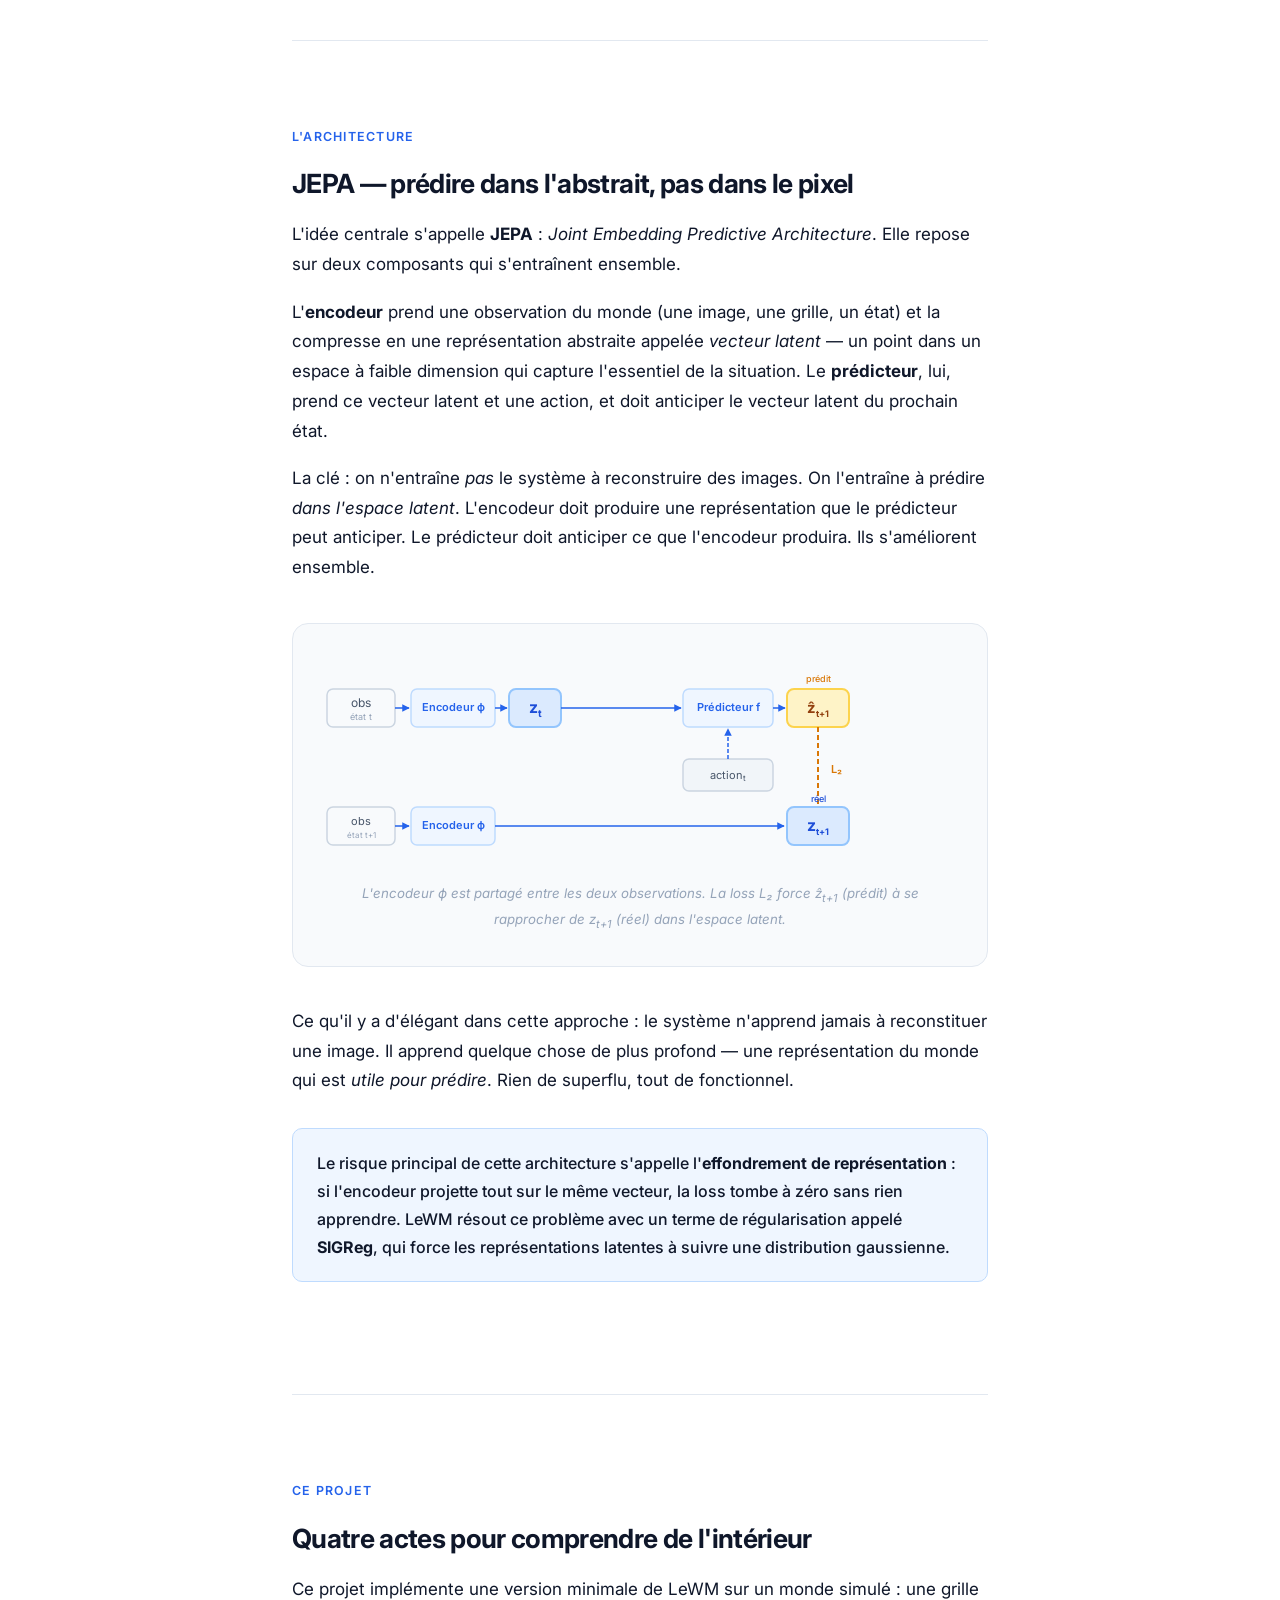
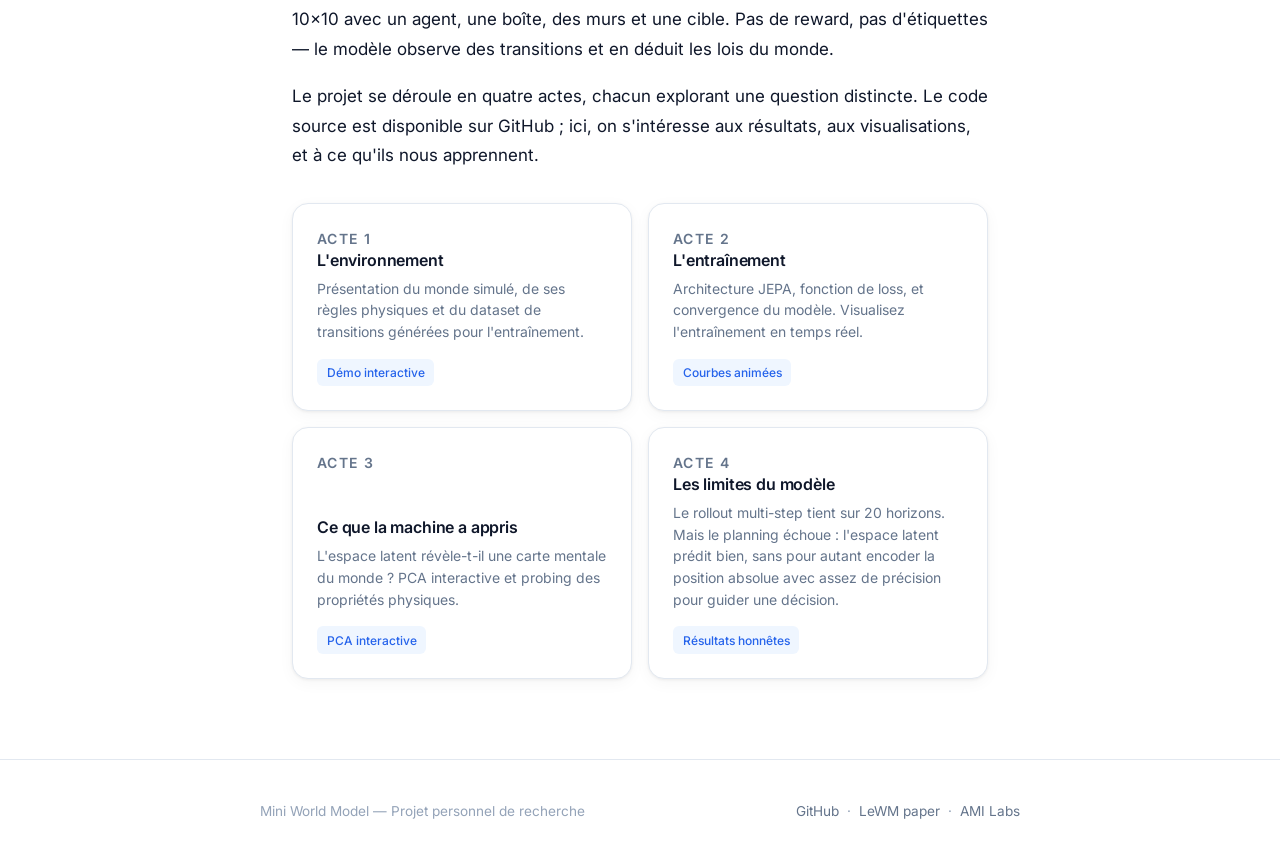
==== commit 4aaf40b3: "site: page conclusion + navigation mise à jour - Nouvelle page conclusion.html : texte personnel d'A" ====
--- a/site/index.html
+++ b/site/index.html
@@ -23,6 +23,7 @@
         <li><a href="acte2.html">Acte 2 — Entraînement</a></li>
         <li><a href="acte3.html">Acte 3 — Représentation</a></li>
         <li><a href="acte4.html">Acte 4 — Planning</a></li>
+        <li><a href="conclusion.html">Conclusion</a></li>
       </ul>
       <a href="https://github.com/Stabadev/mini-world-model" class="nav-github" target="_blank" rel="noopener">
         GitHub ↗
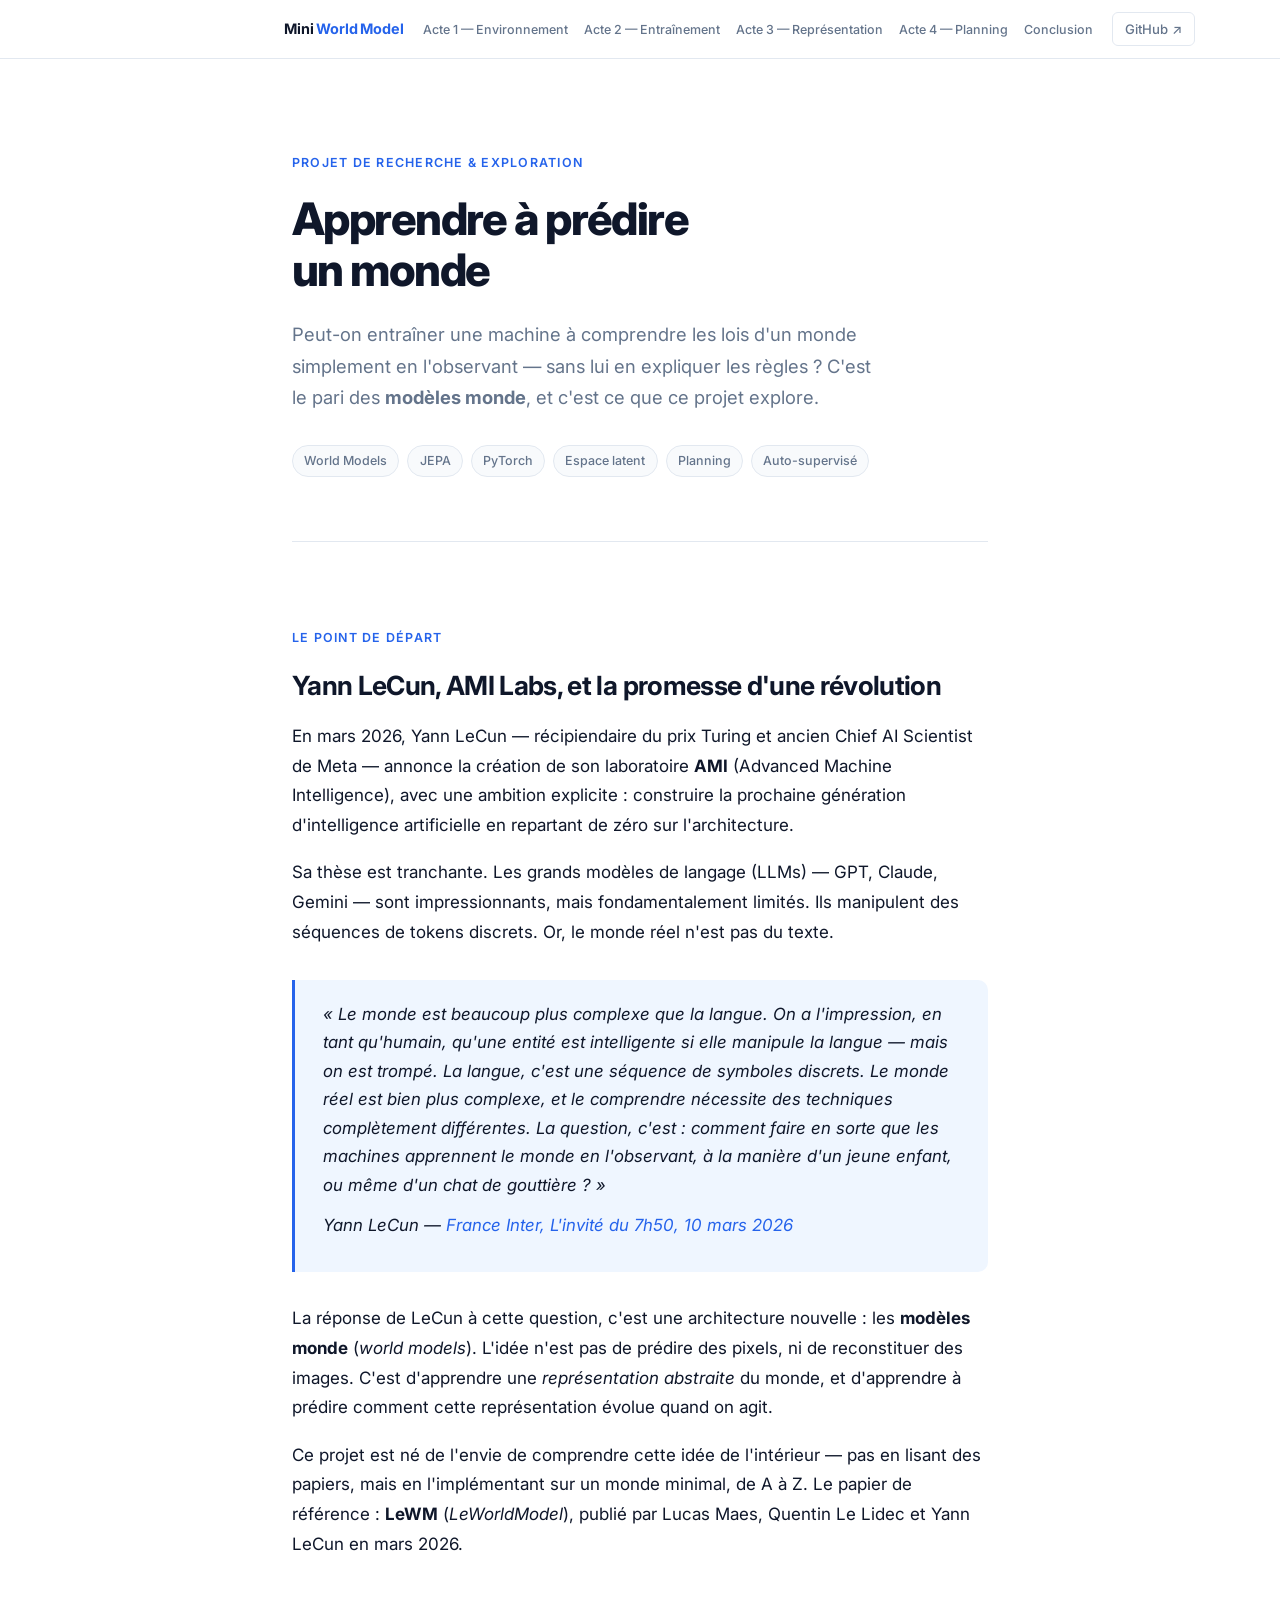
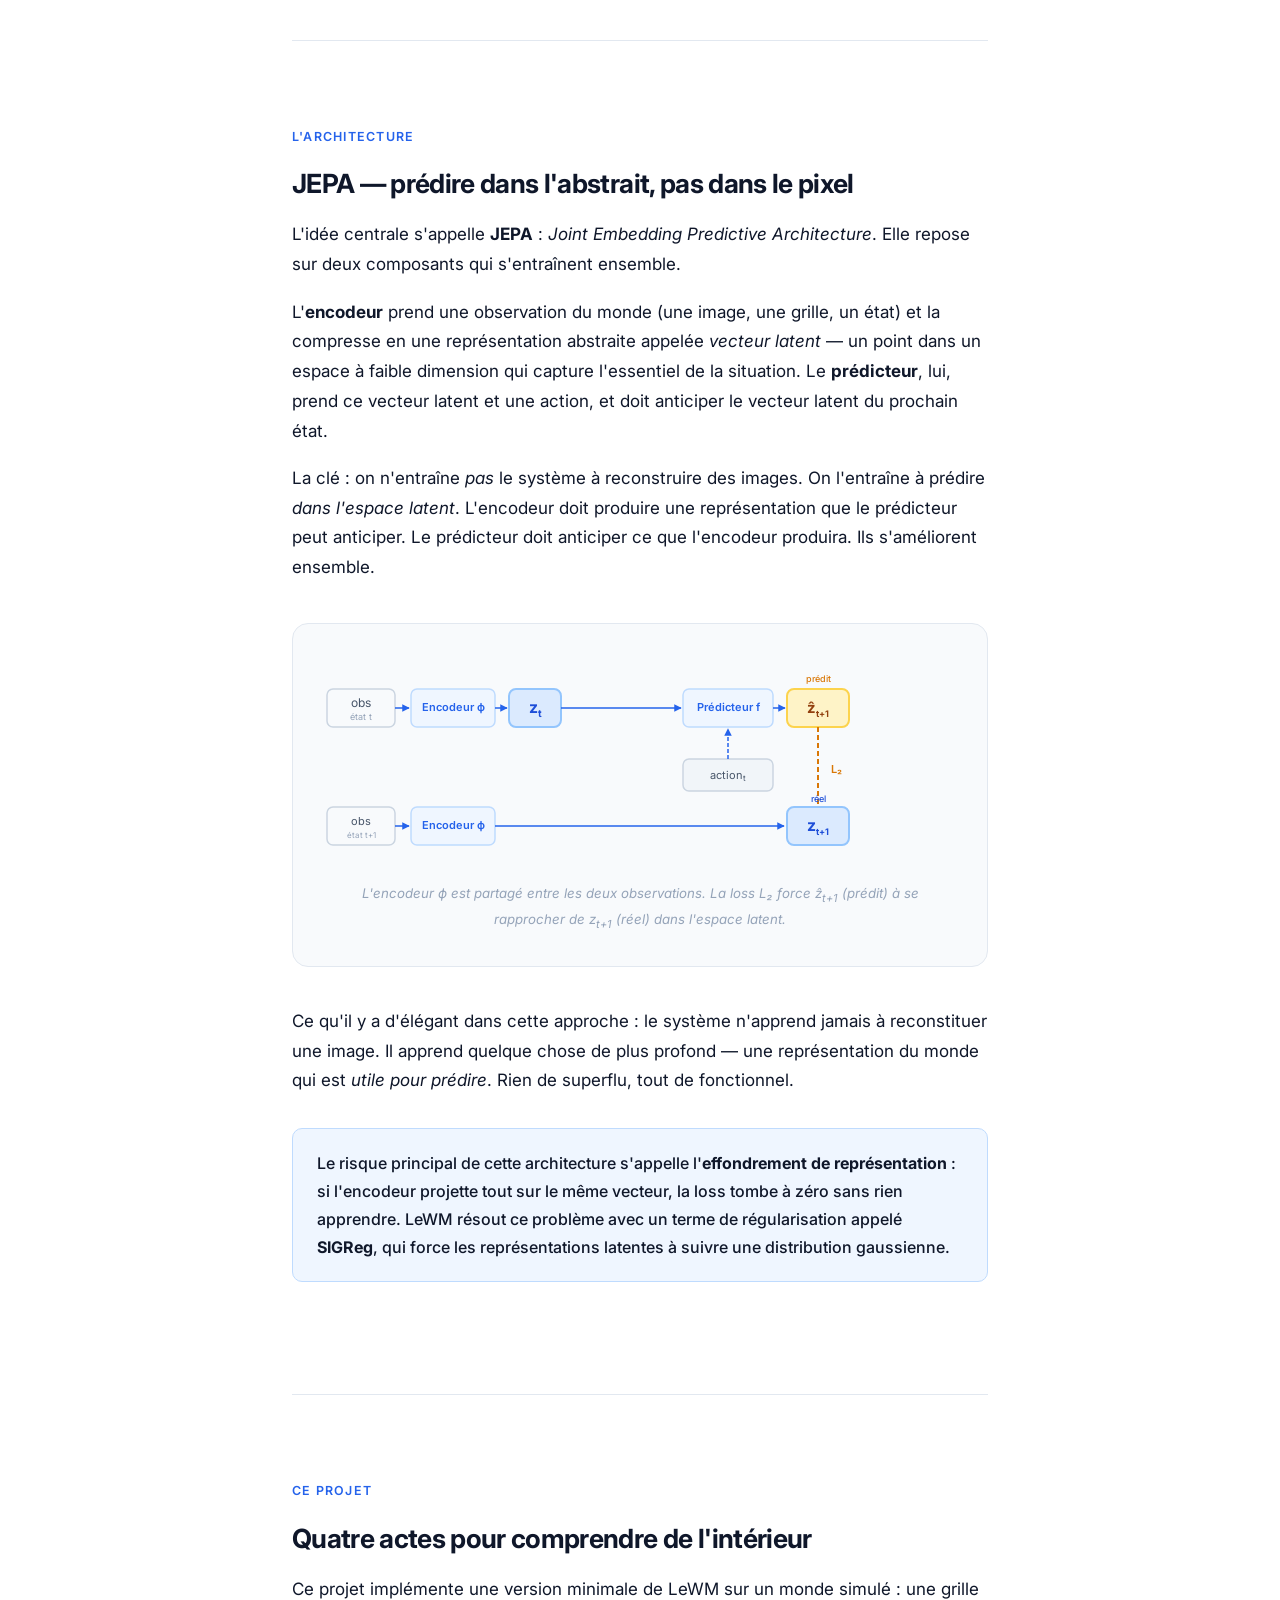
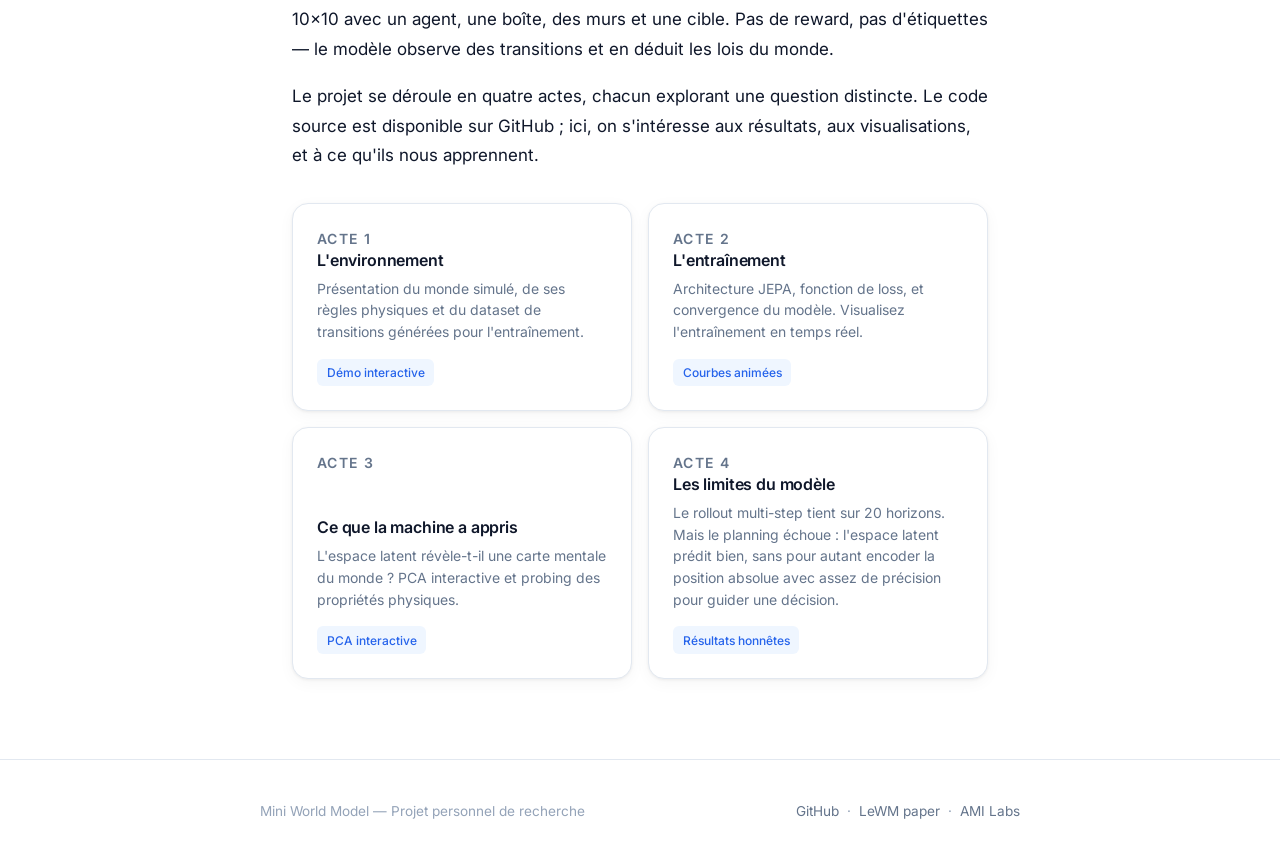
==== commit c9965706: "site: passe 1 mobile — burger nav + charts scrollables - style.css : burger button (☰ → ✕ animé), dr" ====
--- a/site/index.html
+++ b/site/index.html
@@ -28,6 +28,9 @@
       <a href="https://github.com/Stabadev/mini-world-model" class="nav-github" target="_blank" rel="noopener">
         GitHub ↗
       </a>
+      <button class="nav-burger" aria-label="Menu" aria-expanded="false">
+        <span></span><span></span><span></span>
+      </button>
     </div>
   </nav>
 
@@ -344,5 +347,6 @@
     document.querySelectorAll('.reveal').forEach(el => observer.observe(el));
   </script>
 
+  <script src="nav.js"></script>
 </body>
 </html>
--- a/site/style.css
+++ b/site/style.css
@@ -49,14 +49,15 @@
 }
 
 .nav-inner {
-  max-width: var(--max-w);
+  max-width: min(var(--max-w), 100%);
+  width: 100%;
   margin: 0 auto;
-  padding: 0 2rem;
+  padding: 0 1.5rem;
   height: 58px;
   display: flex;
   align-items: center;
   justify-content: space-between;
-  gap: 1.5rem;
+  gap: 0.75rem;
 }
 
 .nav-logo {
@@ -73,17 +74,18 @@
 .nav-links {
   display: flex;
   list-style: none;
-  gap: 0.25rem;
+  gap: 0.1rem;
 }
 
 .nav-links a {
-  font-size: 0.85rem;
+  font-size: 0.78rem;
   font-weight: 500;
   color: var(--text-muted);
   text-decoration: none;
-  padding: 0.3rem 0.65rem;
+  padding: 0.3rem 0.45rem;
   border-radius: 6px;
   transition: color 0.15s, background 0.15s;
+  white-space: nowrap;
 }
 
 .nav-links a:hover {
@@ -407,6 +409,37 @@
 /* ===========================
    RESPONSIVE
    =========================== */
+/* ── burger button (hidden on desktop) ── */
+.nav-burger {
+  display: none;
+  flex-direction: column;
+  justify-content: center;
+  gap: 5px;
+  background: none;
+  border: none;
+  cursor: pointer;
+  padding: 6px;
+  border-radius: 6px;
+  flex-shrink: 0;
+}
+.nav-burger span {
+  display: block;
+  width: 22px;
+  height: 2px;
+  background: var(--text);
+  border-radius: 2px;
+  transition: transform 0.2s, opacity 0.2s;
+}
+.nav-burger.open span:nth-child(1) { transform: translateY(7px) rotate(45deg); }
+.nav-burger.open span:nth-child(2) { opacity: 0; }
+.nav-burger.open span:nth-child(3) { transform: translateY(-7px) rotate(-45deg); }
+
+/* ── canvas scroll wrapper ── */
+.canvas-scroll {
+  overflow-x: auto;
+  -webkit-overflow-scrolling: touch;
+}
+
 @media (max-width: 640px) {
   h1 { font-size: 2rem; }
   h2 { font-size: 1.35rem; }
@@ -416,7 +449,35 @@
 
   .acts-grid { grid-template-columns: 1fr; }
 
-  .nav-links { display: none; }
+  /* nav burger */
+  .nav-burger { display: flex; }
+  .nav-github { display: none; }
+  .nav-links {
+    display: none;
+    position: absolute;
+    top: 58px;
+    left: 0;
+    right: 0;
+    background: rgba(255,255,255,0.97);
+    backdrop-filter: blur(12px);
+    border-bottom: 1px solid var(--border);
+    flex-direction: column;
+    padding: 0.25rem 0;
+    gap: 0;
+    z-index: 200;
+    box-shadow: 0 8px 24px rgba(0,0,0,0.08);
+  }
+  .nav-links.open { display: flex; }
+  .nav-links li { width: 100%; }
+  .nav-links a {
+    display: block;
+    padding: 0.75rem 1.5rem;
+    border-radius: 0;
+    font-size: 0.9rem;
+    border-bottom: 1px solid var(--border);
+    white-space: normal;
+  }
+  .nav-links li:last-child a { border-bottom: none; }
 
   .footer-inner {
     flex-direction: column;
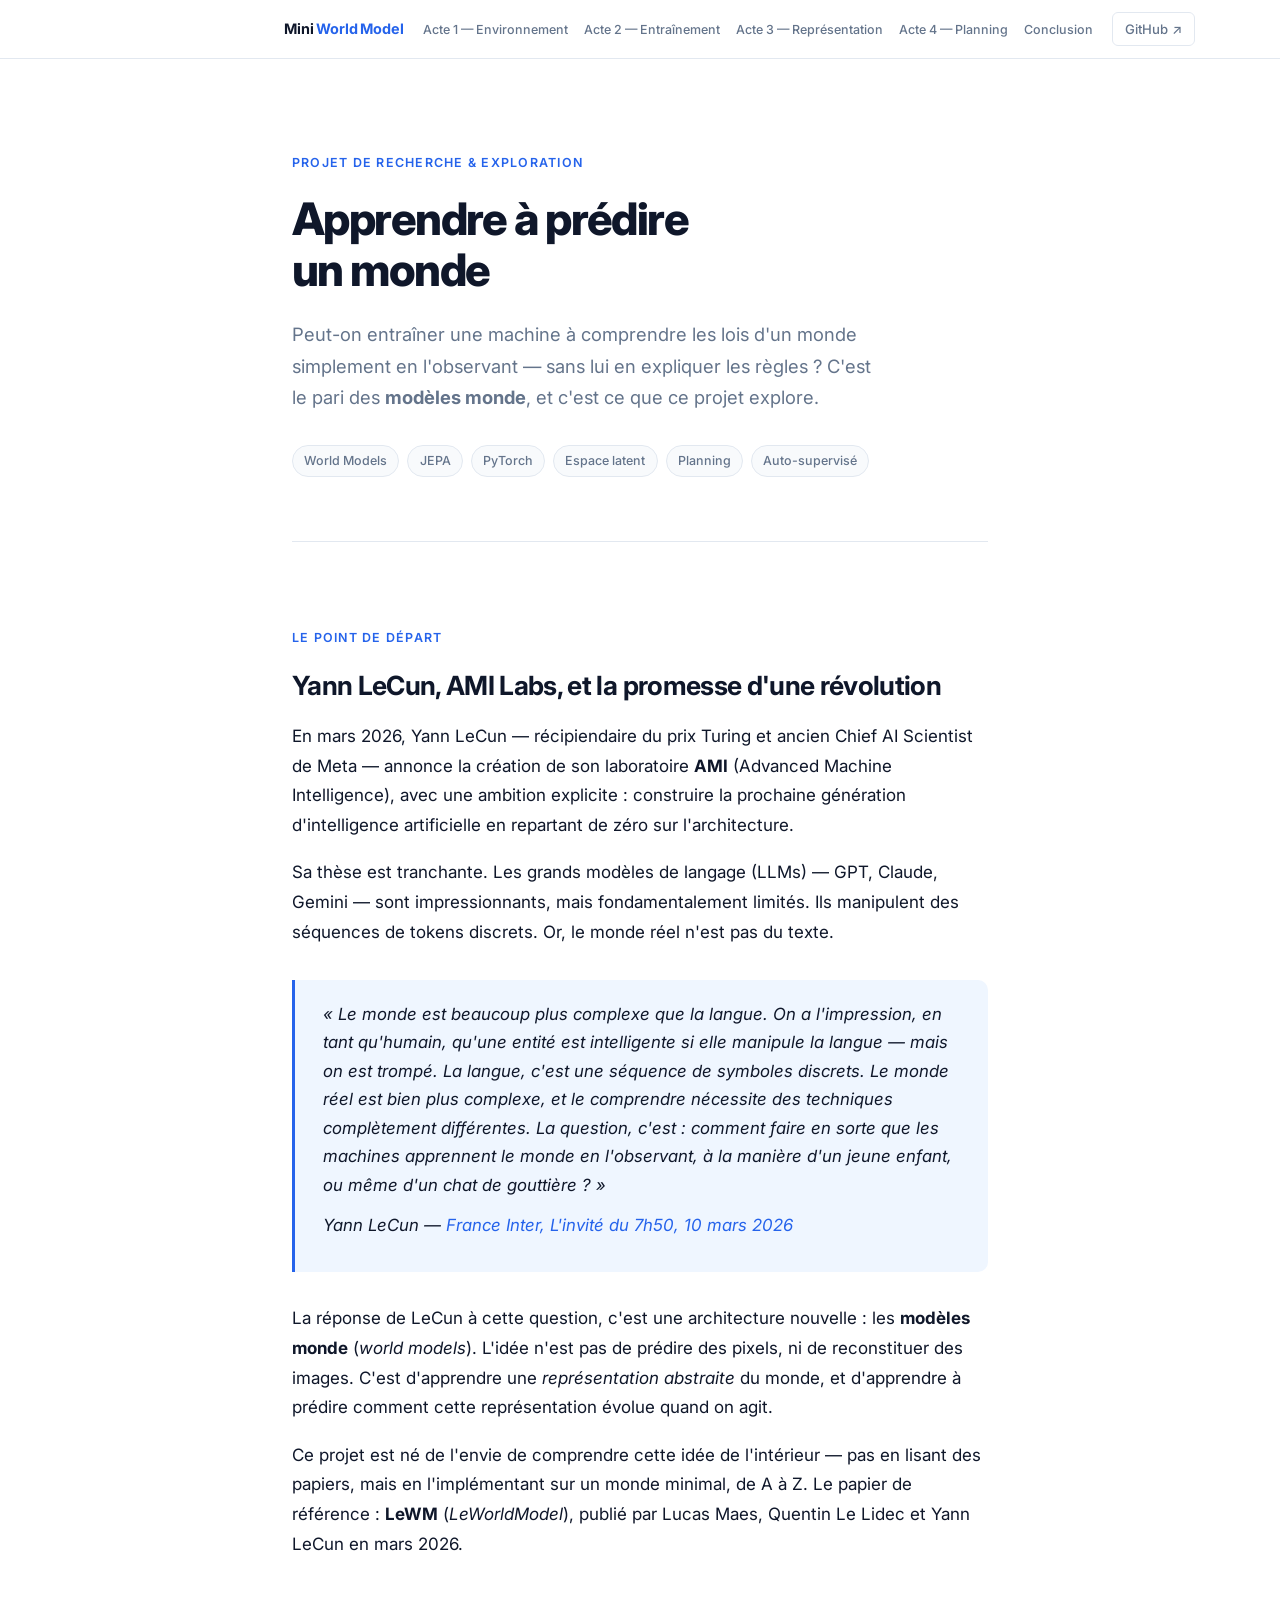
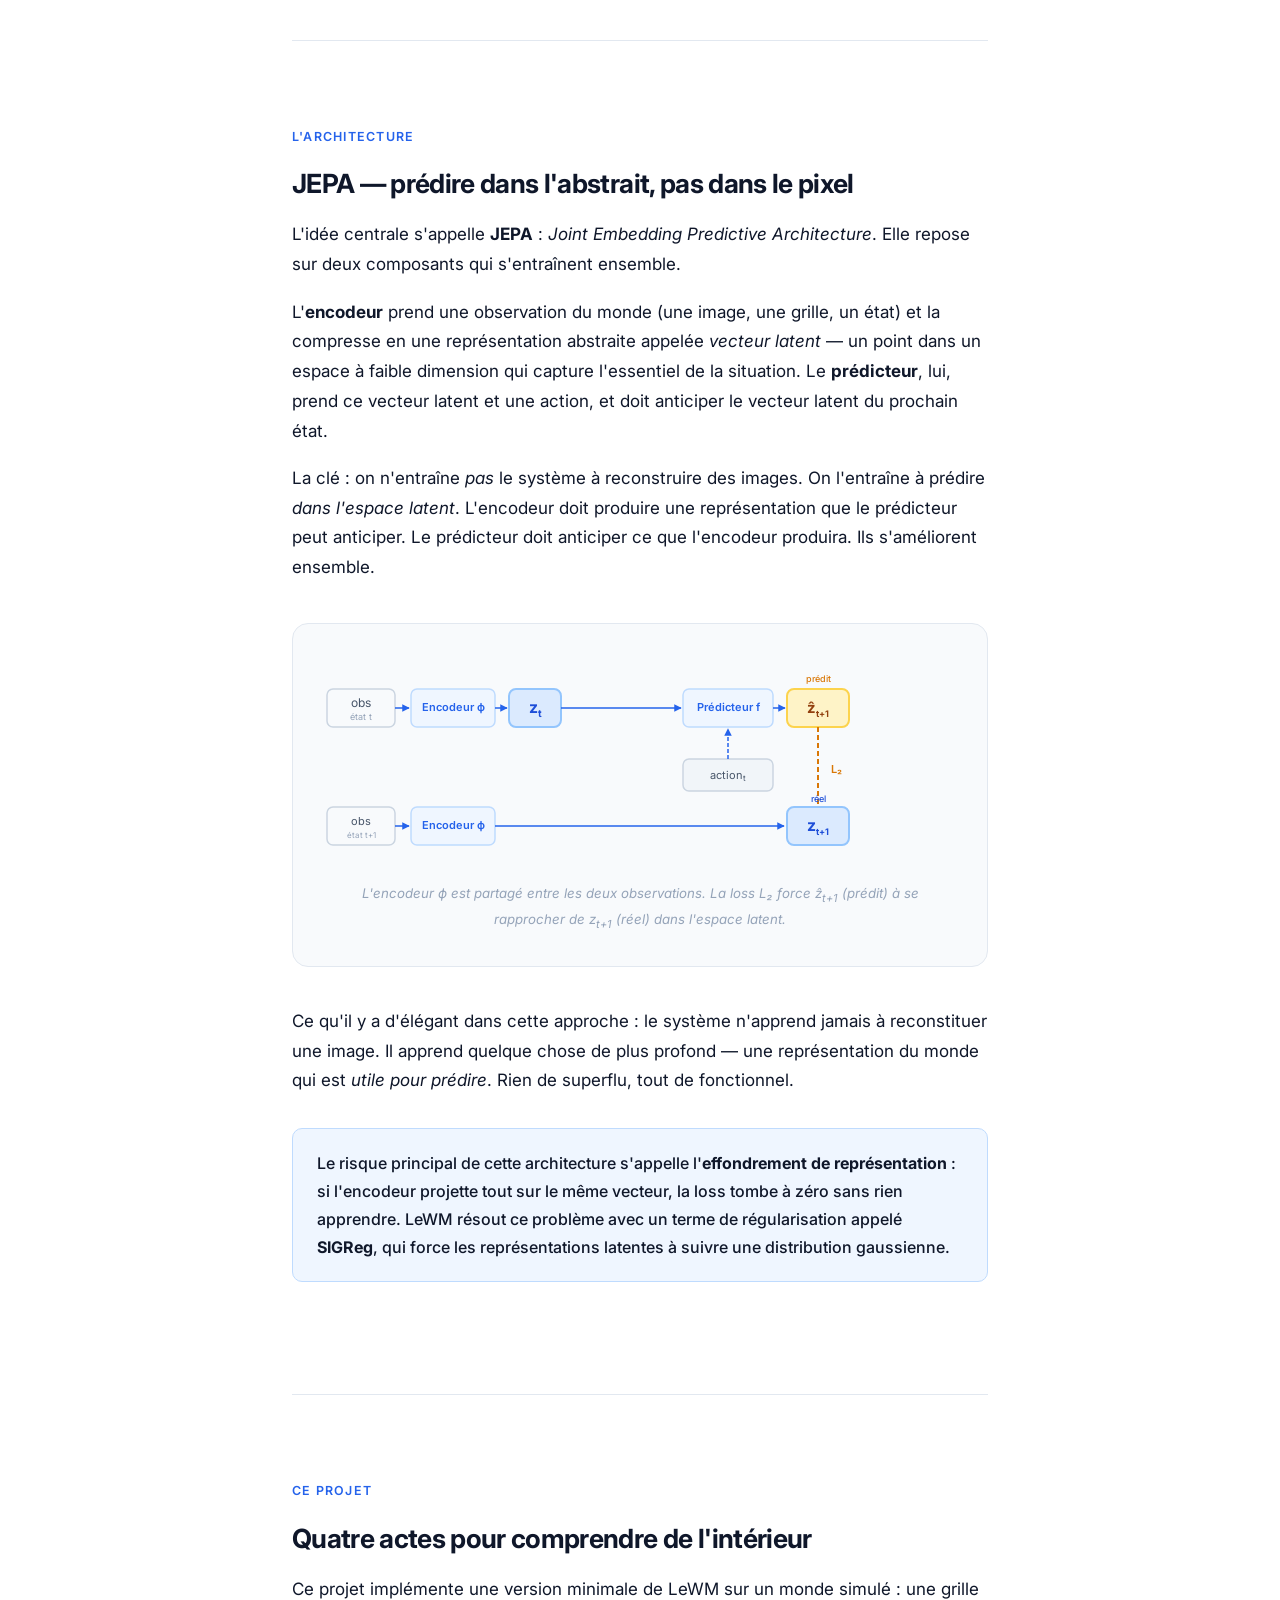
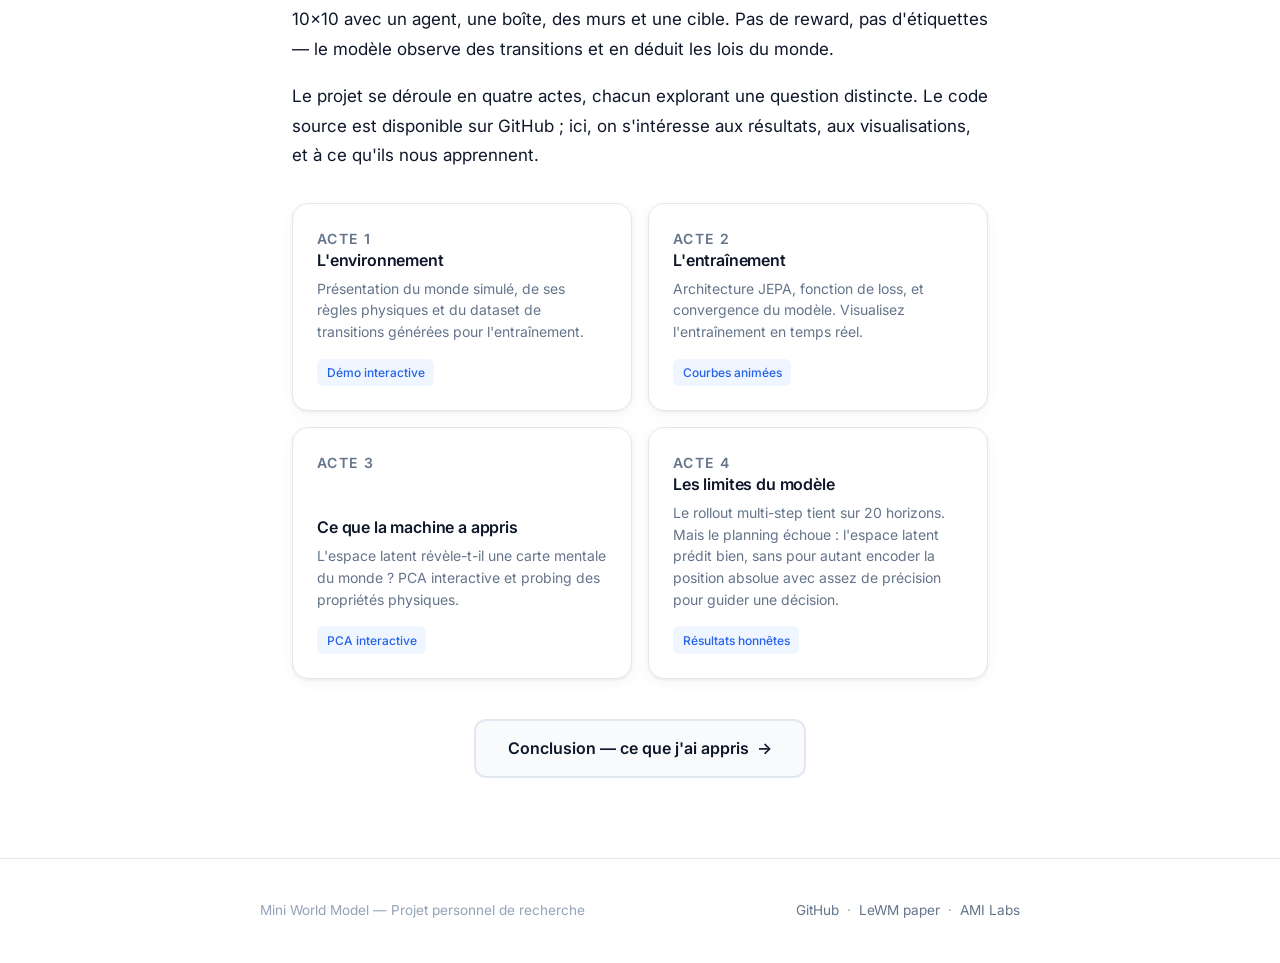
==== commit 82ef8fa5: "site: lien conclusion sous les 4 actes sur la page d'accueil" ====
--- a/site/index.html
+++ b/site/index.html
@@ -313,6 +313,25 @@
         </a>
 
       </div>
+
+      <div style="margin-top:2.5rem;text-align:center">
+        <a href="conclusion.html" style="
+          display:inline-flex;align-items:center;gap:0.6rem;
+          font-size:1rem;font-weight:600;
+          color:#0F172A;text-decoration:none;
+          padding:0.85rem 2rem;
+          border:2px solid #E2E8F0;
+          border-radius:12px;
+          background:#F8FAFC;
+          transition:border-color 0.15s,background 0.15s,color 0.15s;
+        "
+        onmouseover="this.style.borderColor='#2563EB';this.style.background='#EFF6FF';this.style.color='#2563EB'"
+        onmouseout="this.style.borderColor='#E2E8F0';this.style.background='#F8FAFC';this.style.color='#0F172A'"
+        >
+          Conclusion — ce que j'ai appris &nbsp;→
+        </a>
+      </div>
+
     </section>
 
   </main>
